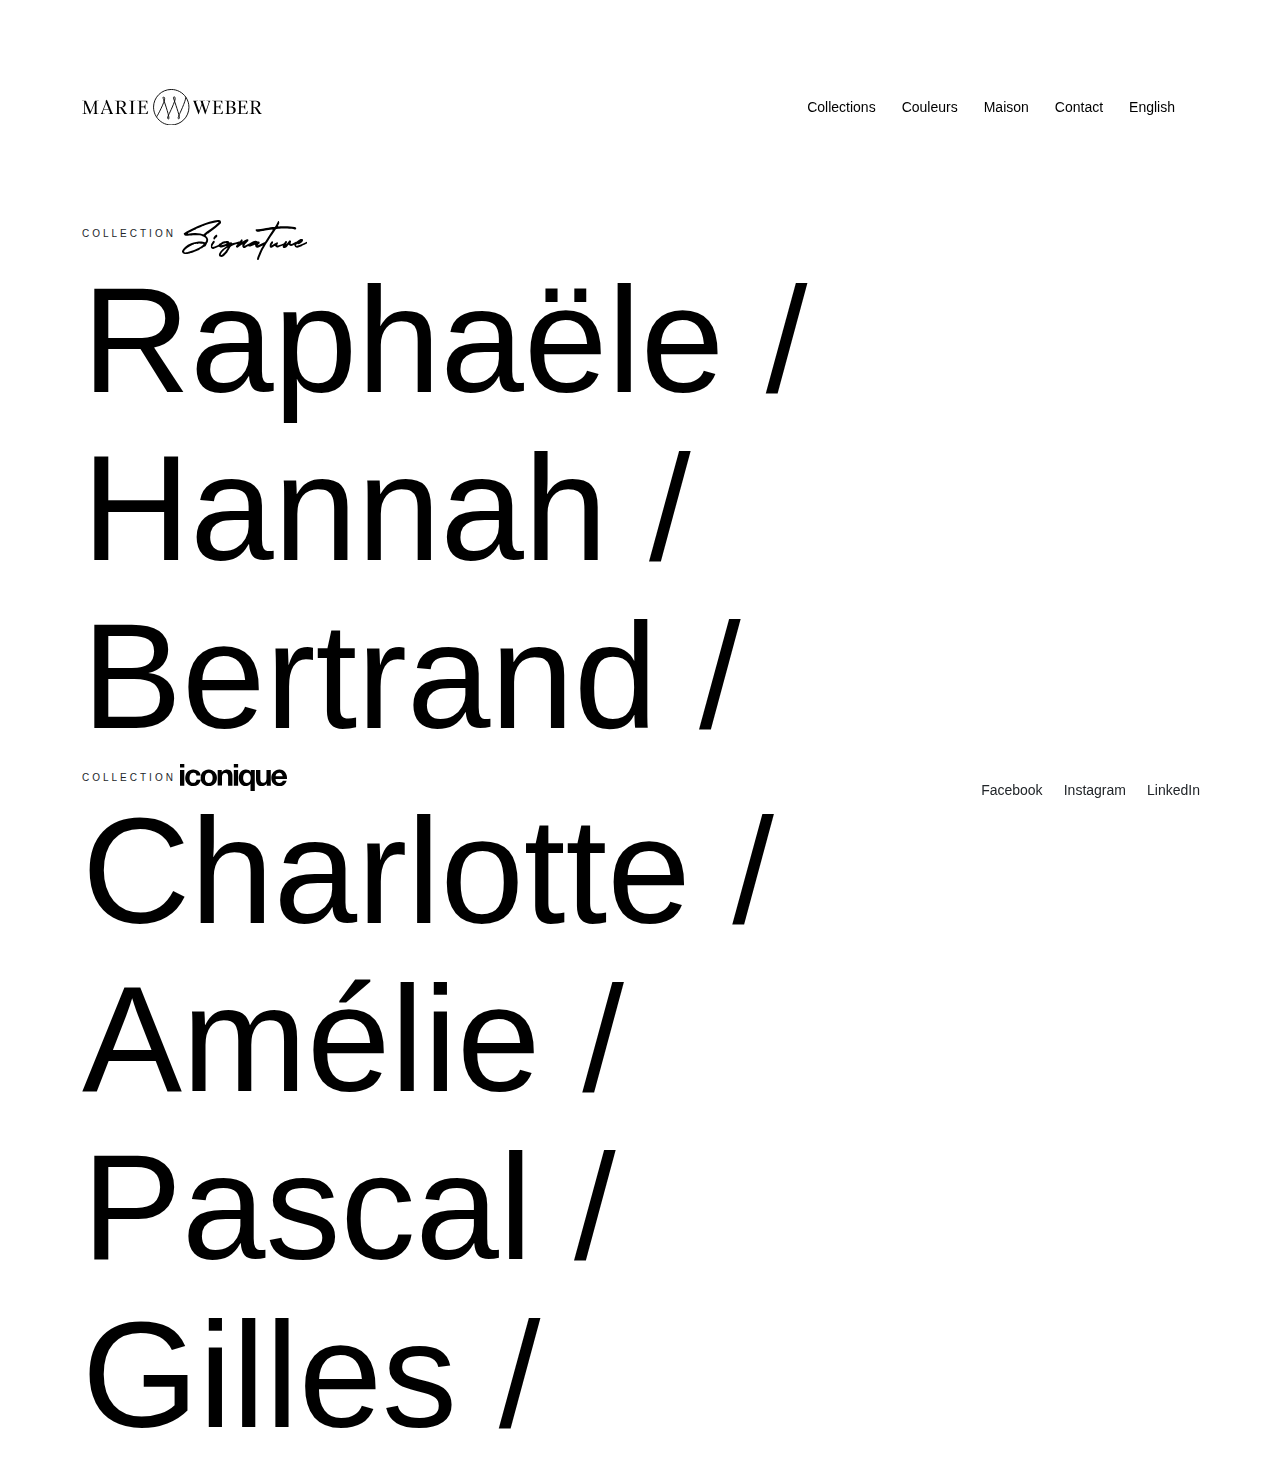
==== index.html @ 48c7ad90 "add all files" ====
<!DOCTYPE html>
<html lang="en">

<head>
    <meta charset="UTF-8">
    <meta name="viewport" content="width=device-width, initial-scale=1.0">
    <title>Marie | Home </title>
    <!-- bootstrap  -->
    <link rel="stylesheet" href="./assets/css/bootstrap.min.css">
    <!-- font cdn -->
    <link href="https://db.onlinewebfonts.com/c/4d4f45d65a23eec6fb297a1bcf0c046f?family=SchnyderXLLight"
        rel="stylesheet">
    <!-- custom css -->
    <link rel="stylesheet" href="./assets/css/stylesheet.css">
</head>

<body>
    <!--Header open--->
    <header class="header" id="navbar-fixed-top header">
        <div class="container">
            <nav class="destop-nav-bar">
                <div class="d-flex justify-content-between align-items-center">
                    <div class="logo">
                        <div class="logo" style="opacity: 1; transform: matrix(1, 0, 0, 1, 0, 0);">
                            <a href="https://www.marieweber.fr">
                                <svg xmlns="http://www.w3.org/2000/svg" viewBox="0 0 565 115">
                                    <g fill="none" fill-rule="evenodd">
                                        <path id="path-logo" fill="#000"
                                            d="M40.698 36.508h12.16v1.125H47l-1.32 2.11V74.62l2.529 2.654.02.022h4.629v1.126H33.909v-1.127h3.55l2.591-2.654.02-.02V45.229h-.577L25.557 79.02h-1.071L9.953 45.23h-.574v28.176l.013.017 2.916 3.847.02.025h4.767v1.127H0v-1.127h4.658l2.519-3.9V40.42l-1.424-2.785H0v-1.127h12.524L26.996 69.46h.485l13.217-32.952zm28.07 26.254H83.5l-7.397-19.283-7.334 19.283zm25.687 11.863l.01.01 3.194 3.1v.687h-15.6v-1.127h3.995l1.96-2.747-3.827-9.941H68.08l-3.283 8.73 2.236 3.958h4.79v1.127h-12.97v-.708l3.292-4.231.006-.008.004-.01 12.926-32.562-1.285-3.504 3.96-3.283h.315L94.45 74.612l.005.013zm21.15-35.24V57.32h5.298c5.04 0 10.143-3.135 10.143-9.125 0-7.258-4.931-9.844-9.544-9.844-2.773 0-5.591.932-5.71.972l-.186.062zm2.548 37.91h5.467v1.126h-20.802v-1.126h4.629l2.547-2.739V40.31l-2.548-2.676h-4.628v-1.126h20.538c8.704 0 13.899 4.056 13.899 10.85 0 6.443-6.22 10.182-12.382 11.03l-.237.032v.536l3.618 1.655 9.713 14.661 4.073 2.501v.648h-9.324L122.69 62.522c-1.411-2.259-2.955-3.357-4.718-3.357h-2.367v15.391l2.547 2.74zm44.497 0h4.752v1.126H147.14v-1.126h4.69l2.486-2.68V40.314l-2.487-2.68h-4.69v-1.125h20.264v1.126h-4.751l-2.425 2.68v34.3l2.424 2.68zm44.338-9.09h.607l-1.985 10.216h-32.872v-1.127h4.69l2.487-2.678V40.312l-2.487-2.679h-4.69v-1.126h32.345v9.62h-.641l-4.307-7.776h-14.61v16.875h9.294l3.708-7.176h.635v16.198h-.635l-3.708-7.178h-9.293v19.507h15.063l6.399-8.372zm143.623-27.89l-.006-.007-2.247-3.087v-.713h15.72v1.126h-4.023l-2.84 2.71 10.174 27.98h.508L375.16 46.9l-3.197-9.267h-3.748v-1.126h18.111v1.126h-6.05l-1.15 2.165 9.37 27.868h.514l8.713-26.26-2.173-3.773h-5.088v-1.126h12.371v.724l-2.776 4.37-12.934 37.418h-.986l-9.628-28.23h-.51l-9.867 28.23h-.932l-14.585-38.697-.003-.008zm91.512 27.89h.607l-1.986 10.216h-32.87v-1.127h4.688l2.488-2.678V40.312l-2.488-2.679h-4.689v-1.126h32.345v9.62h-.64l-4.308-7.776h-14.609v16.875h9.292l3.708-7.176h.636v16.198h-.636l-3.708-7.178h-9.292v19.507h15.063l6.4-8.372zm18.149 7.121l.138.079c.924.535 2.612 1.172 5.399 1.172 6.583 0 9.783-3.278 9.783-10.022 0-5.789-3.948-9.245-10.56-9.245h-4.76v18.016zm0-35.913v16.054h4.76c7.79 0 9.425-4.996 9.425-9.187 0-5.113-3.05-7.929-8.587-7.929-2.55 0-4.654.59-5.446.987l-.152.075zm22.068 26.603c0 7.884-6.308 12.405-17.308 12.405h-17.548v-1.126h4.69l2.487-2.679V40.312l-2.487-2.678h-4.69v-1.126h19.162c9.343 0 14.08 3.147 14.08 9.354 0 6.673-5.304 8.573-9.292 9.422l-.218.044v.601l.258.015c10.343.61 10.866 8.498 10.866 10.072zm37.585 2.19h.607l-1.985 10.215h-32.871v-1.127h4.689l2.487-2.678V40.312l-2.487-2.679h-4.69v-1.126h32.345v9.62h-.641l-4.306-7.776h-14.61v16.875h9.293l3.708-7.176h.636v16.198h-.636l-3.708-7.178h-9.292v19.507h15.062l6.399-8.372zm17.716-28.82V57.32h5.298c5.04 0 10.142-3.135 10.142-9.125 0-7.258-4.93-9.844-9.544-9.844-2.773 0-5.59.932-5.71.972l-.186.062zm2.548 37.91h5.466v1.125h-20.802v-1.126h4.629l2.548-2.739V40.31l-.02-.019-2.51-2.636-.02-.02h-4.627v-1.127h20.538c8.704 0 13.9 4.056 13.9 10.85 0 6.443-6.22 10.182-12.382 11.03l-.238.032v.536l3.618 1.655 9.714 14.661 4.073 2.501v.648h-9.324l-10.025-15.899c-1.412-2.259-2.955-3.357-4.72-3.357h-2.366v15.391l2.548 2.74z">
                                        </path>
                                        <path stroke="#000" id="path-logo-stroke" stroke-width="2.9"
                                            d="M325.818 25.788c-1.035 13.464-20.093 53.442-20.093 53.442s-3.106 6.63-3.935 10.15c-.828 3.521 1.243 4.142 1.243 4.142s1.864 1.037 2.692-3.728c.83-4.764-15.328-51.163-17.606-58.206-2.279-7.043.621-7.043.621-7.043s2.486-1.657 3.521 5.386c1.036 7.043-18.228 46.814-20.092 50.542-1.865 3.73-5.179 10.98-2.486 13.05 2.693 2.072 3.108-1.864 3.108-1.864 0-11.393-17.607-60.899-17.607-60.899s-2.279-4.143.207-5.593c2.485-1.45 3.935 3.935 3.935 3.935 1.865 9.115-22.992 55.307-24.442 57.171-1.45 1.864-1.837.311-1.837.311-5.44-8.58-8.59-18.754-8.59-29.665 0-30.635 24.834-55.47 55.469-55.47 19.147 0 36.028 9.701 45.997 24.456l1.046 1.59c5.41 8.592 8.538 18.765 8.538 29.668 0 30.8-24.966 55.767-55.765 55.767-19.576 0-36.357-10.363-46.307-25.62">
                                        </path>
                                    </g>
                                </svg>
                            </a>
                        </div>
                    </div>
                    <div class="link">
                        <div class="d-flex justify-content-end">
                            <a href="./index.html" class="header_links active btn1 bfromLeft">Collections</a>
                            <a href="./assets/pages/couleurs.html" class="header_links btn1 bfromLeft">Couleurs</a>
                            <a href="./assets/pages/maison.html" class="header_links btn1 bfromLeft">Maison</a>
                            <a href="./assets/pages/contact.html" class="header_links btn1 bfromLeft">Contact</a>
                            <a href="" class="header_links btn1 bfromLeft">English</a>
                        </div>
                    </div>
                </div>
            </nav>
        </div>
    </header>
    <!--Header Closed  -->
    <section class="main-section">
        <div class="container">
            <div class="d-flex">
                <div class="title-collection title-1">
                    <span class="legend">Collection</span>
                </div>
                <div class="title-collection title-1">
                    <svg xmlns="http://www.w3.org/2000/svg" viewBox="0 0 127.94 40.8">
                        <defs>
                            <style>
                                .cls-1 {
                                    fill: #fff
                                }

                                .cls-1,
                                .cls-3 {
                                    fill-rule: evenodd
                                }
                            </style>
                            <mask id="mask" x="29.07" y="1.07" width="87.81" height="39.73" maskUnits="userSpaceOnUse">
                                <g id="b">
                                    <path id="a" class="cls-1" d="M29.07 1.07h87.81V40.8H29.07z"></path>
                                </g>
                            </mask>
                            <mask id="mask-2" x="0" y="0" width="39.94" height="34.89" maskUnits="userSpaceOnUse">
                                <g id="d">
                                    <path id="c" class="cls-1" d="M0 0h39.94v34.89H0z"></path>
                                </g>
                            </mask>
                            <mask id="mask-3" x="89.05" y="19.12" width="38.89" height="9.71"
                                maskUnits="userSpaceOnUse">
                                <g id="f">
                                    <path id="e" class="cls-1" d="M89.05 19.12h38.89v9.71H89.05z"></path>
                                </g>
                            </mask>
                        </defs>
                        <g id="Calque_2" data-name="Calque 2">
                            <g id="Calque_1-2" data-name="Calque 1">
                                <g mask="url(#mask)">
                                    <path class="cls-3"
                                        d="M40.23 25.67h.08c1.25-.28 2.49-.55 3.73-.87a3 3 0 0 0 1-.51 1.19 1.19 0 0 0 .36-.6c.06-.2 0-.37-.31-.27a11.53 11.53 0 0 1-2.18.64 5.44 5.44 0 0 0-2 .84 5.21 5.21 0 0 0-.69.57.3.3 0 0 0-.09.13l.1.07m-.16 10a2.38 2.38 0 0 0 1.35-.67 22.28 22.28 0 0 0 4.72-5.69 6.72 6.72 0 0 0 .32-.66.54.54 0 0 0 0-.22h-.22L43.49 30a.9.9 0 0 0-.18.16c-.71.78-1.38 1.6-2.16 2.31a7 7 0 0 0-1.56 2.64c-.17.39 0 .58.48.57M99.6 6.45c1.74 0 3.48-.12 5.22-.1s3.7.06 5.54.21c1.52.12 3 .39 4.52.66a6.3 6.3 0 0 1 1.5.63.85.85 0 0 1 .5.87.89.89 0 0 1-.69.83 3.46 3.46 0 0 1-1.2.06c-1-.17-2.09-.38-3.12-.62a7.33 7.33 0 0 0-2.24-.17 17.28 17.28 0 0 1-2.27-.13h-4.26c-1.18 0-2.6.17-3.9.26-.84.06-1.68.17-2.52.19a1.39 1.39 0 0 0-1.33.79 16.84 16.84 0 0 1-1.67 2.51c-1.06 1.45-2 3-3 4.5s-1.86 3.22-3 4.7-2 3.32-3.11 4.9c-.4.57-.63 1.28-1 1.85a31.06 31.06 0 0 0-2 3.81c-.59 1.1-1 2.29-1.5 3.45-.09.2-.14.41-.24.61A21.79 21.79 0 0 0 78.45 40a1.14 1.14 0 0 1-.39.59.9.9 0 0 1-1.07.06.91.91 0 0 1-.42-1 13.84 13.84 0 0 1 .54-2.13Q78 35.14 79 32.81a38.64 38.64 0 0 1 3.32-6.38 2.54 2.54 0 0 0 .16-.28.21.21 0 0 0 0-.14h-.15c-.2.09-.4.17-.59.27l-2.63 1.34a4.9 4.9 0 0 1-2.44.56 1.9 1.9 0 0 1-2-2c0-1 0-1-1-.61l-3.27 1.22a3.56 3.56 0 0 1-2.55 0 1 1 0 0 0-.68.1c-.72.37-1.43.78-2.15 1.18a6.77 6.77 0 0 1-.66.33 1.79 1.79 0 0 1-2-.22 2.06 2.06 0 0 1-.8-2.17v-.24c.08-.28.3-.62 0-.82-.11-.08-.48.15-.7.29-1 .64-2 1.3-2.92 2-.4.27-.8.56-1.18.87a.76.76 0 0 1-1 .06 1.28 1.28 0 0 1-.23-2.17c.36-.41.71-.83 1-1.25a.33.33 0 0 0 0-.22h-.14c-.77.18-1.54.35-2.29.58s-1.59.56-2.4.81a3.8 3.8 0 0 0-2.52 2c-.64 1.32-1.47 2.55-2.21 3.82l-.42.7a2.85 2.85 0 0 1-.38.63 27.68 27.68 0 0 1-3.86 3.87 3.5 3.5 0 0 1-2.93.64 2.23 2.23 0 0 1-1.64-2.69 1.24 1.24 0 0 1 0-.16 10.13 10.13 0 0 1 1.81-3.09 15.92 15.92 0 0 1 3.81-3.42l1.81-1.27a1.18 1.18 0 0 0 .19-.25c-.12 0-.25-.11-.36-.08q-.59.13-1.17.33c-1.12.35-2.22.73-3.34 1.07a2.28 2.28 0 0 1-2.2-.57.83.83 0 0 0-1-.1c-1.58.67-3.22 1.2-4.75 2-1.76.88-4-1.13-3.45-3.1a7.44 7.44 0 0 1 .33-1 16.56 16.56 0 0 1 2.17-3.55c.43-.55.8-.7 1.16-.51a1.26 1.26 0 0 1 .55 1.49 3.3 3.3 0 0 1-.43.78c-.33.47-.73.9-1 1.39a15.65 15.65 0 0 0-1 2c-.17.44.05.71.52.63a10.16 10.16 0 0 0 2.06-.5c1.22-.48 2.4-1 3.58-1.6a1.43 1.43 0 0 0 .51-.5c.4-.52.76-1.06 1.5-1.14a1.23 1.23 0 0 0 .57-.31 10.05 10.05 0 0 1 3.71-1.64 10.39 10.39 0 0 1 2-.38 6.48 6.48 0 0 1 1.46 0 1.69 1.69 0 0 1 1.3 1c.36.68.51.74 1.21.47l.3-.13c.6-.28.87-.2 1.22.34.48.77.47.74 1.36.48 1.7-.49 3.41-1 5.11-1.43a2.24 2.24 0 0 1 .72-.1 1.29 1.29 0 0 0 1.24-.63l1.15-1.38c.4-.46.78-.45 1.14 0a1.51 1.51 0 0 1 .29 1.39c0 .18-.12.36-.18.54a.75.75 0 0 0 0 .15.71.71 0 0 0 .21 0c.05 0 .09-.06.13-.1a16.06 16.06 0 0 1 4.29-2.32 1.51 1.51 0 0 1 .56-.11.77.77 0 0 1 .89.75 1.75 1.75 0 0 1-.61 1.69c-.4.37-.84.69-1.23 1.07a8.87 8.87 0 0 0-2.3 3 .87.87 0 0 0 0 .23.71.71 0 0 0 .21 0c.89-.42 1.8-.8 2.66-1.25 1.47-.78 2.91-1.61 4.36-2.41a11.24 11.24 0 0 1 4-1.48 2 2 0 0 1 1.93.59.68.68 0 0 0 .73.21 1.71 1.71 0 0 1 .87 0 1.29 1.29 0 0 1 .44 2.24c-.45.43-.93.84-1.38 1.27a1.28 1.28 0 0 0-.18.41 1.54 1.54 0 0 0 .37-.09c1.77-.84 3.55-1.68 5.31-2.53.44-.21.85-.49 1.3-.69a2.34 2.34 0 0 0 1-.92q3-4.66 6-9.31c.4-.62.8-1.23 1.18-1.87a2.55 2.55 0 0 0 .14-.59 2 2 0 0 0-.62-.12c-1.21.16-2.41.37-3.62.54s-2.31.28-3.46.45c-.67.1-1.34.26-2 .39a2.78 2.78 0 0 1-.57.07 5 5 0 0 0-2 .37 5.38 5.38 0 0 1-1.6.28 19.83 19.83 0 0 1-2 0 1.51 1.51 0 0 1-1.42-1.06.86.86 0 0 1 .72-1.26A5.37 5.37 0 0 1 77 9.34a27.43 27.43 0 0 0 6.38-.71c1.56-.35 3.15-.55 4.73-.8 1.42-.23 2.85-.42 4.28-.62a4.36 4.36 0 0 1 .81 0A2.34 2.34 0 0 0 95.42 6a29.59 29.59 0 0 0 2.17-4 3.19 3.19 0 0 1 .3-.58c.3-.46.78-.49 1 0a2.55 2.55 0 0 1 .32 1.08 4.21 4.21 0 0 1-.73 2.31c-.14.26-.31.51-.44.78-.26.6-.09.89.54.92h1">
                                    </path>
                                </g>
                                <g mask="url(#mask-2)">
                                    <path class="cls-3"
                                        d="M3.93 33.06V33h.74a12.32 12.32 0 0 0 1.21-.24 50.14 50.14 0 0 0 11.42-4.49 20.15 20.15 0 0 0 4.07-2.89c.25-.23.73-.46.56-.81s-.6-.33-.93-.38c-1.06-.14-2.12-.25-3.19-.33a1.31 1.31 0 0 0-.7.15 2.66 2.66 0 0 1-2.08.27c-.92-.27-1.69.39-2.57.25-.1 0-.25.11-.34.21a1.53 1.53 0 0 1-1.13.59 1.08 1.08 0 0 0-.46.17c-.69.33-1.39.64-2 1-1.1.62-2.2 1.24-3.24 2-.67.46-1.19 1.13-1.83 1.63a3.62 3.62 0 0 0-1.27 2c-.1.37 0 .61.34.7s.91.17 1.4.23zm32.79-31h-.33c-1.56.29-3.14.54-4.69.89s-2.87.74-4.29 1.12c-.58.17-1.16.34-1.73.54-1.12.37-2.23.76-3.34 1.15a5.63 5.63 0 0 0-1 .41 32.49 32.49 0 0 1-5.2 2.27 3.89 3.89 0 0 0-1.88 1 1.18 1.18 0 0 1-.51.26A43.93 43.93 0 0 0 9 11.86a14.76 14.76 0 0 0-2 1 6.64 6.64 0 0 0-1 .87s0 .19.07.2a.69.69 0 0 0 .32 0c2.1-.21 4.2-.45 6.3-.63a13.94 13.94 0 0 1 3.29.14 20 20 0 0 1 5.29 1.12c.1 0 .21 0 .32.08a.54.54 0 0 0 .7-.25 3.42 3.42 0 0 1 .65-.72 61.8 61.8 0 0 1 2.41-1.86c2.75-2 5.52-4 8.28-6.06a27.4 27.4 0 0 0 3.58-3.13 3.88 3.88 0 0 0 .23-.33 2.73 2.73 0 0 0-.41-.22.91.91 0 0 0-.31.03zm0-2h.74A2.25 2.25 0 0 1 39.85 2a1.5 1.5 0 0 1-.46 1.64c-.53.51-1.07 1-1.63 1.5-1.17 1-2.31 2.1-3.55 3.05-2 1.54-4.06 3-6.1 4.48-.31.22-.58.49-.88.73a2.4 2.4 0 0 1-.69.43c-.95.26-1.43 1.07-2.07 1.69a.53.53 0 0 0 0 .75 4.59 4.59 0 0 0 .55.61 7 7 0 0 1 1.68 3 .19.19 0 0 1 0 .08 8.64 8.64 0 0 1-.52 2.84 20.76 20.76 0 0 0-1.46 2.71 3.11 3.11 0 0 1-2 1.87 4.43 4.43 0 0 0-1.94 1.19 1.29 1.29 0 0 1-.55.35 8.09 8.09 0 0 0-2.57 1.42 3 3 0 0 1-1.32.63.63.63 0 0 0-.23.08c-1.23.69-2.65.88-3.91 1.51a5.17 5.17 0 0 0-.62.38 3.73 3.73 0 0 1-2.27.8 1.5 1.5 0 0 0-1.1.26.89.89 0 0 1-.6.18 2.74 2.74 0 0 0-1.26.32 4 4 0 0 1-2.56.36c-.58-.14-1.19-.21-1.77-.35A2.62 2.62 0 0 1 .21 33a1.78 1.78 0 0 1-.08-1.51 8.89 8.89 0 0 1 2.69-3.75 2.52 2.52 0 0 0 .25-.21 16.27 16.27 0 0 1 6.24-3.69 46.2 46.2 0 0 1 5-1.39c.88-.21 1.77-.37 2.66-.55a7.43 7.43 0 0 1 2.78.11c1.11.18 2.21.45 3.3.72a.78.78 0 0 0 .93-.3c1.34-1.87 1-3.68-.91-4.89a11.18 11.18 0 0 0-1.5-.66 2.11 2.11 0 0 1-.53-.22 6.39 6.39 0 0 0-3.19-1 21.66 21.66 0 0 0-2.79-.18c-.6 0-1.2.09-1.8.11s-1.43 0-2.14 0c-.9.06-1.79.19-2.69.28s-1.53.15-2.3.16A16.93 16.93 0 0 1 4 16a2.46 2.46 0 0 1-1.92-1.3.93.93 0 0 1 .31-1.42 24.68 24.68 0 0 1 2.29-1.46c1.66-.9 3.37-1.72 5-2.62a110.2 110.2 0 0 1 13-5.52A65.2 65.2 0 0 1 33.06.54c1.2-.25 2.43-.36 3.65-.54v.1z">
                                    </path>
                                </g>
                                <g mask="url(#mask-3)">
                                    <path class="cls-3"
                                        d="M102.82 26.78c0-.74 0-.75-.72-.51-.43.15-.85.34-1.28.5s-1 .31-1.44.49a5.7 5.7 0 0 0-.86.42 2.4 2.4 0 0 1-3.07-.6c-.07-.11-.12-.23-.2-.34a.58.58 0 0 0-.84-.19l-.13.09A10.74 10.74 0 0 1 91.92 28a1.89 1.89 0 0 1-2.86-1.55 2.7 2.7 0 0 1 .43-1.79c.54-.81 1.09-1.62 1.66-2.41.23-.32.51-.67 1-.6s.59.55.72.94a1.11 1.11 0 0 1-.24 1c-.35.49-.7 1-1 1.48a2.27 2.27 0 0 0-.27.48 1.39 1.39 0 0 0 0 .35 1.06 1.06 0 0 0 .37-.08c1.1-.65 2.2-1.32 3.3-2 .5-.3 1-.66 1.49-.94a.8.8 0 0 1 1.28.63 1.51 1.51 0 0 1-.28 1.19 3.7 3.7 0 0 0-.38.59c-.18.36 0 .65.4.62a4.49 4.49 0 0 0 .95-.21c1.73-.58 3.47-1.17 5.19-1.78a1.25 1.25 0 0 0 .57-.5c.29-.4.51-.85.78-1.27.36-.57.8-.8 1.24-.69a1.09 1.09 0 0 1 .76 1.31 5.83 5.83 0 0 1-.52 1.28c-.08.19-.14.38-.21.56a1.73 1.73 0 0 0 .56-.33c.84-1 1.73-2.07 2.47-3.18.56-.85 1-.65 1.56-.05a1.32 1.32 0 0 1 .26 1.45 5.87 5.87 0 0 0-.33 1.36c0 .51.19.69.69.53a15.8 15.8 0 0 0 1.87-.74c1-.43 1.89-.88 2.83-1.35a7 7 0 0 0 1.25-.71 24.79 24.79 0 0 1 3.54-2.24 1.68 1.68 0 0 1 1.69 0 1.23 1.23 0 0 1 .63 1.71 5.8 5.8 0 0 1-1.71 2.14c-.49.36-.93.8-1.44 1.13a3.79 3.79 0 0 1-1.2.41 1.23 1.23 0 0 1-1.13-.3.44.44 0 0 0-.7 0 8.17 8.17 0 0 0-.77 1.26c-.14.3 0 .49.4.53a1.72 1.72 0 0 0 .64 0 31.31 31.31 0 0 0 3.07-1c2.14-.89 4.23-1.86 6.35-2.79l.22-.08c.77-.27.71-.25.83.51.07.4 0 .53-.36.72s-.73.62-1.15.84c-1 .48-2 .89-2.92 1.34a4 4 0 0 0-.83.48 6.35 6.35 0 0 1-2.23 1.09 6 6 0 0 0-1.12.45 4 4 0 0 1-2 .39 3.14 3.14 0 0 1-2.74-2.41c0-.48-.07-.49-.51-.3-.64.27-1.25.6-1.91.84a2.55 2.55 0 0 1-2.68-.56c-.09-.07-.15-.16-.23-.23-.35-.29-.42-.3-.71 0s-.66.76-1 1.16a9.27 9.27 0 0 1-2 1.71 1.69 1.69 0 0 1-1.9.09 1.45 1.45 0 0 1-.83-1.49v-.31">
                                    </path>
                                </g>
                                <path class="cls-3"
                                    d="M36 16.43a1.54 1.54 0 0 1-.62 1.22 8 8 0 0 0-1.93 1.93c-.2.27-.48.51-.77.31a1.67 1.67 0 0 1-.6-.8 1.52 1.52 0 0 1 .15-1.31 11.86 11.86 0 0 1 1-1.38 8.42 8.42 0 0 1 1.27-1.12c.31-.23.66-.47 1.05-.18s.41.69.41 1.33">
                                </path>
                            </g>
                        </g>
                    </svg>
                </div>
            </div>
            <div class="row">
                <div class="list-name">
                    <div class="col-lg-12">
                        <div class="first-text">
                            <h1>Raphaële /</h1>
                        </div>
                        <div class="first-text">
                            <h1>Hannah /</h1>
                        </div>
                        <div class="first-text">
                            <h1>Bertrand /</h1>
                        </div>
                    </div>
                </div>
            </div>
        </div>
        <div class="container">
            <div class="d-flex">
                <div class="title-collection title-2">
                    <span class="legend">Collection</span>
                </div>
                <div class="title-collection title-2">
                    <svg xmlns="http://www.w3.org/2000/svg" viewBox="0 0 105.55 26.85">
                        <g data-name="Calque 2">
                            <path
                                d="M4.26 3.51H0V0h4.26zM0 5.91h4.26v15.51H0zm16.18 5.46A2.86 2.86 0 0 0 13 8.7a3 3 0 0 0-1.71.47 3.82 3.82 0 0 0-1.13 1.2A5.18 5.18 0 0 0 9.58 12a8.4 8.4 0 0 0 0 3.46 5.33 5.33 0 0 0 .59 1.54 3.24 3.24 0 0 0 1.09 1.15 3 3 0 0 0 1.68.45 3.13 3.13 0 0 0 2.36-.85 4.06 4.06 0 0 0 1-2.3h4.11A7 7 0 0 1 18 20.19a7.75 7.75 0 0 1-5 1.62 8.46 8.46 0 0 1-3.19-.58 7.16 7.16 0 0 1-2.51-1.64 7.55 7.55 0 0 1-1.59-2.5 8.71 8.71 0 0 1-.57-3.2 10.3 10.3 0 0 1 .53-3.34 7.52 7.52 0 0 1 1.54-2.67A7.06 7.06 0 0 1 9.7 6.12a8.46 8.46 0 0 1 3.36-.63 9.76 9.76 0 0 1 2.66.36A7.1 7.1 0 0 1 18 7a5.68 5.68 0 0 1 2.35 4.42zm8.44 2.31a9.13 9.13 0 0 0 .18 1.82 4.63 4.63 0 0 0 .62 1.59 3.25 3.25 0 0 0 1.15 1.12 3.53 3.53 0 0 0 1.8.42 3.66 3.66 0 0 0 1.82-.42 3.22 3.22 0 0 0 1.17-1.12A5.06 5.06 0 0 0 32 15.5a9.34 9.34 0 0 0 0-3.65 4.66 4.66 0 0 0-.61-1.59 3.4 3.4 0 0 0-1.17-1.12 3.55 3.55 0 0 0-1.82-.44 3.43 3.43 0 0 0-1.8.44 3.34 3.34 0 0 0-1.15 1.12 4.67 4.67 0 0 0-.62 1.59 9.31 9.31 0 0 0-.21 1.83zm-4.26 0a9.49 9.49 0 0 1 .57-3.37 7.26 7.26 0 0 1 1.62-2.58 7 7 0 0 1 2.52-1.65 8.86 8.86 0 0 1 3.3-.59 9 9 0 0 1 3.32.59 7.07 7.07 0 0 1 4.15 4.23 9.49 9.49 0 0 1 .57 3.37 9.4 9.4 0 0 1-.57 3.32 7.31 7.31 0 0 1-1.62 2.57 7.15 7.15 0 0 1-2.53 1.63 9.21 9.21 0 0 1-3.32.57 9.07 9.07 0 0 1-3.3-.57 7.16 7.16 0 0 1-2.52-1.63A7.31 7.31 0 0 1 20.93 17a9.4 9.4 0 0 1-.57-3.32zm16.81-7.77h4v2.16h.09a4.88 4.88 0 0 1 2.1-2A6.08 6.08 0 0 1 46 5.45a7.25 7.25 0 0 1 2.86.55 4.21 4.21 0 0 1 1.72 1.29 5 5 0 0 1 .89 2 12.47 12.47 0 0 1 .25 2.62v9.54h-4.26v-8.79a5.42 5.42 0 0 0-.6-2.86 2.3 2.3 0 0 0-2.13-1 3 3 0 0 0-2.52 1 5.71 5.71 0 0 0-.78 3.4v8.13h-4.26zm20.17-2.4h-4.26V0h4.26zm-4.26 2.4h4.26v15.51h-4.26zm9.22 7.77a9.13 9.13 0 0 0 .18 1.82 4.84 4.84 0 0 0 .62 1.59 3.3 3.3 0 0 0 1.14 1.12 3.36 3.36 0 0 0 1.75.42 3.5 3.5 0 0 0 1.76-.4 3.37 3.37 0 0 0 1.14-1.08 4.82 4.82 0 0 0 .63-1.56 8.6 8.6 0 0 0 .19-1.85 8.47 8.47 0 0 0-.19-1.8 5.51 5.51 0 0 0-.62-1.62 3.39 3.39 0 0 0-1.12-1.17 3.1 3.1 0 0 0-1.7-.45 3.46 3.46 0 0 0-1.77.42 3.42 3.42 0 0 0-1.17 1.13 4.87 4.87 0 0 0-.64 1.59 8.11 8.11 0 0 0-.2 1.84zm11.52 13.17h-4.26v-7.38h-.06a4.2 4.2 0 0 1-2.1 1.8 7.45 7.45 0 0 1-2.79.54 6.52 6.52 0 0 1-2.23-.41 5.7 5.7 0 0 1-2.12-1.35 7.31 7.31 0 0 1-1.59-2.49 10 10 0 0 1-.67-3.79 11.41 11.41 0 0 1 .42-3.09A7.93 7.93 0 0 1 59.75 8a6.58 6.58 0 0 1 2.18-1.84A6.47 6.47 0 0 1 65 5.49a6.75 6.75 0 0 1 2.72.51 4.14 4.14 0 0 1 2 1.85h.06v-2h4v21zm15.76-5.43h-4v-2.16h-.09a4.79 4.79 0 0 1-2.1 1.95 6.2 6.2 0 0 1-2.64.6 7.42 7.42 0 0 1-2.8-.45 4.06 4.06 0 0 1-1.73-1.27 5 5 0 0 1-.88-2 12.29 12.29 0 0 1-.34-2.64V5.91h4.26v8.76a5.39 5.39 0 0 0 .6 2.86 2.33 2.33 0 0 0 2.13.95 2.93 2.93 0 0 0 2.52-1 5.74 5.74 0 0 0 .78-3.4V5.91h4.26zM101.26 12a4.84 4.84 0 0 0-1.07-2.46 3 3 0 0 0-2.32-.84 3.63 3.63 0 0 0-1.7.35 3.1 3.1 0 0 0-1.08.85 3.13 3.13 0 0 0-.57 1.1 4.85 4.85 0 0 0-.19 1zm-6.93 2.7a4.31 4.31 0 0 0 1 3 4.35 4.35 0 0 0 5 .28 2.67 2.67 0 0 0 1.14-1.36h3.75a7.12 7.12 0 0 1-2.76 4 8.12 8.12 0 0 1-4.5 1.2 9.06 9.06 0 0 1-3.3-.58 7 7 0 0 1-2.49-1.67A7.48 7.48 0 0 1 90.63 17a9.44 9.44 0 0 1-.56-3.3 9 9 0 0 1 .57-3.24 7.45 7.45 0 0 1 4.13-4.32A8 8 0 0 1 98 5.49a7.37 7.37 0 0 1 3.45.76 7.07 7.07 0 0 1 2.42 2.06 8.44 8.44 0 0 1 1.36 2.94 11 11 0 0 1 .3 3.45z"
                                data-name="Calque 1"></path>
                        </g>
                    </svg>
                </div>
            </div>
            <div class="row">
                <div class="list-name">
                    <div class="col-lg-12">
                        <div class="first-text">
                            <h1>Charlotte /</h1>
                        </div>
                        <div class="first-text">
                            <h1>Amélie /</h1>
                        </div>
                        <div class="first-text">
                            <h1>Pascal /</h1>
                        </div>
                        <div class="first-text">
                            <h1>Gilles /</h1>
                        </div>
                    </div>
                </div>
            </div>
        </div>
    </section>
    <!-- footer -->
    <footer id="footer">
        <ul>
            <li style="opacity: 1; transform: matrix(1, 0, 0, 1, 0, 0);"><a
                    href="https://www.facebook.com/marieweber.shoes/" class="text-dark" target="_blank">Facebook</a></li>
            <li style="opacity: 1; transform: matrix(1, 0, 0, 1, 0, 0);"><a
                    href="https://www.instagram.com/marieweber.shoes/" class="text-dark" target="_blank">Instagram</a></li>
            <li style="opacity: 1; transform: matrix(1, 0, 0, 1, 0, 0);"><a
                    href="https://fr.linkedin.com/company/marieweber" class="text-dark" target="_blank">LinkedIn</a></li>
        </ul>
    </footer>
    <!--  -->










    <!-- jquery -->
    <script src="./assets/js/jquery.min.js"></script>
    <!-- bootstrap -->
    <script src="./assets/js/bootstrap.bundle.min.js"></script>
    <!-- custom js -->
    <script src="./assets/js/custom.js"></script>
    
</body>

</html>
---- assets/css/stylesheet.css ----
* {
    margin: 0;
    padding: 0;
    box-sizing: border-box;
    list-style: none;
}

@font-face {
    font-family: 'SchnyderMLight';
    src: url("../font/SchnyderMLight/");
}
#main-content {
    position: relative;
}

#title {
    width: 28%;
    left: 20px;
    position: absolute;
    top: 0px;
}

#title img {
    width: 70%;
}

#btn {
    position: fixed;
    z-index: 5;
    top: 15px;
    right: 15px;
    cursor: pointer;
    -webkit-transition: left 500ms cubic-bezier(0.6, 0.05, 0.28, 0.91);
    transition: left 500ms cubic-bezier(0.6, 0.05, 0.28, 0.91);
}

#btn div {
    width: 35px;
    height: 2px;
    margin-bottom: 8px;
    background-color: #000;
    -webkit-transition: -webkit-transform 500ms cubic-bezier(0.6, 0.05, 0.28, 0.91), opacity 500ms, box-shadow 250ms, background-color 500ms;
    transition: transform 500ms cubic-bezier(0.6, 0.05, 0.28, 0.91), opacity 500ms, box-shadow 250ms, background-color 500ms;
}

#btn:hover>div {
    box-shadow: 0 0 1px #000708;
}

#btn.active {
    right: 12px;
    border-bottom: 1px solid transparent;
}

#btn.active div {
    background-color: #343838;
}

#btn.active:hover>div {
    box-shadow: 0 0 1px #343838;
}

#btn.active #top {
    -webkit-transform: translateY(10px) rotate(-135deg);
    -ms-transform: translateY(10px) rotate(-135deg);
    transform: translateY(10px) rotate(-135deg);
}

#btn.active #middle {
    -webkit-transform: scale(0);
    -ms-transform: scale(0);
    transform: scale(0);
}

#btn.active #bottom {
    -webkit-transform: translateY(-10px) rotate(-45deg);
    -ms-transform: translateY(-10px) rotate(-45deg);
    transform: translateY(-10px) rotate(-45deg);
}

#box {
    position: fixed;
    z-index: 4;
    overflow: auto;
    top: 0px;
    right: -275px;
    background-color: #fff;
    width: 275px;
    opacity: 0;
    padding: 20px 0px;
    height: 100%;
    color: #343838;
    -webkit-transition: all 350ms cubic-bezier(0.6, 0.05, 0.28, 0.91);
    transition: all 350ms cubic-bezier(0.6, 0.05, 0.28, 0.91);
}

#box.active {
    right: 0px;
    opacity: 1;
    border-bottom: #FFF;
}

#items {
    position: relative;
}

#items a {
    text-decoration: none;
    color: #000;
    font-weight: bold;
    font-family: 'Gilroy-Light';
}

#items .item {
    position: relative;
    cursor: pointer;
    font-size: 1.3rem;
    padding: 15px 30px;
    -webkit-transition: all 250ms;
    transition: all 250ms;
}

.imglogo img {
    width: 100%;
    height: 100%;
    object-fit: cover;
}

#items .item:hover {
    padding: 15px 45px;
    background-color: rgba(52, 56, 56, 0.2);
}

.header-icons {
    width: 60%;
}

/* header destop */
.header {
    width: 100%;
    z-index: 6;
    transition: 0.5s all ease-in-out;
    position: fixed;
    top: 0;
    height: 100px;
    padding-top: 80px;
}

#White_links .header_links {
    color: #FFF;

}

.logo {
    width: 45%;
}

/* .active,
.header_links:hover {
     border-bottom: 1px solid #000;  
     color: #000; 
    
} */

.image-change .active,
.weds-img-div {
    border-bottom: 2px solid #FFF;
}

.logo img {
    width: 50%;
    height: 100%;
    margin-left: auto;
    margin-right: auto;
    display: flex;
}

.link {
    width: 80%;
    padding: 10px;
    display: flex;
    align-items: center;
    justify-content: end;
    font-family: 'Gilroy-Light';
}

.link a {
    text-decoration: none;
    margin: 0 3px;
    color: #000;
    align-items: center;
    padding-left: 10px;
    padding-right: 10px;
    display: flex;
    align-items: center;
    font-size: 14px;
    line-height: 14px;
    letter-spacing: 0;
    font-family: Aktiv Grotesk, Arial, sans-serif;

}

.btn1 {
    margin: 10px;
    padding: 10px 10px;
    float: left;
    box-sizing: border-box;
    transition: 0.5s all ease-in;
    position: relative;
    cursor: pointer;
}

.btn1:before {
    position: absolute;
    bottom: 0;
    background: #000;
    height: 1px;
    display: block;
    content: "";
    width: 0;
    transition: 0.5s all ease-in;
}

.btn1:hover:before {
    width: 50%;
}

/* .active,.btn1:hover {
    width:50%;
    border-bottom: 0.5px solid #000;
  } */
.bfromLeft:before {
    bottom: 0;
    left: 10;
}

.bfromRight:before {
    bottom: 0;
    right: -10;
}

/* Main Section css Open*/
.main-section{
    padding-top: 220px;
}
.main-section .grid.list-collections {
    position: relative;
    z-index: 2;
}
.main-section .title-collection span {
    font-family: Aktiv Grotesk, Arial, sans-serif;
    -webkit-font-smoothing: antialiased;
    -moz-osx-font-smoothing: grayscale;
    font-size: 10px;
    line-height: 10px;
    letter-spacing: .3em;
    text-transform: uppercase;
}

.main-section .title-collection svg {
    height: 40px;
    margin-left: 6px;
}
.main-section .list-name .first-text h1{
    font-family: 'SchnyderXLLight',Arial,sans-serif;
    -webkit-font-smoothing: antialiased;
    -moz-osx-font-smoothing: grayscale;
    font-size: 150px;
    line-height: 160px;
    letter-spacing: 0;
    color: #000;
    transition: all 1s cubic-bezier(.23,1,.32,1);
}
.main-section .title-collection.title-2 svg {
    width: 107px;
    height: auto;
    margin-left: 4px;
}
/* Main Section css Closed*/
/* contact page css open */
.logo #path-logo {
    /* fill: #fff!important; */
}
.logo #path-logo-stroke {
    /* stroke: #fff!important; */
}
.btn2 {
    margin: 10px;
    padding: 10px 10px;
    float: left;
    box-sizing: border-box;
    transition: 0.5s all ease-in;
    position: relative;
    cursor: pointer;
}

.btn2:before {
    position: absolute;
    bottom: 0;
    background: #fff;
    height: 1px;
    display: block;
    content: "";
    width: 0;
    transition: 0.5s all ease-in;
}

.btn2:hover:before {
    width: 50%;
}

/* .active,.btn1:hover {
    width:50%;
    border-bottom: 0.5px solid #000;
  } */
.bfromLeft:before {
    bottom: 0;
    left: 10;
}
.main{
    width: 100%;
    position: relative;
}
.bfromRight:before {
    bottom: 0;
    right: -10;
}
.contact-main-section{
    padding-top: 220px;
    padding-bottom: 88px;
}
.image{
    position: absolute;
    z-index: 1;
    width: 100%;
}
.image-div{
    width: 100%;
    height: auto;
}
.image1{
    width: 100%;
}
.image img{
    width: 100%;
    height: 100%;
    object-fit: cover;
    opacity: 0.8;
}
.contact-main-section .text-center{
    position: relative;
    z-index: 2;
    padding-top: 18vw;
}
.contact-main-section .text-center span{
    font-family: Aktiv Grotesk,Arial,sans-serif;
    -webkit-font-smoothing: antialiased;
    -moz-osx-font-smoothing: grayscale;
    font-size: 10px;
    line-height: 10px;
    letter-spacing: .3em;
    text-transform: uppercase;
    color: #fff;
}
.colonel{
    -webkit-font-smoothing: antialiased;
    -moz-osx-font-smoothing: grayscale;
    letter-spacing: 0;
    color: #fff;
}
.colonel h1{
    margin-top: 25px;
    font-family: SchnyderWideXLLight,Arial,sans-serif;
    font-size: 94px;
    line-height: 110px;
}
.colonel  .mail {
    font-family: Aktiv Grotesk,Arial,sans-serif;
    font-size: 16px;
    line-height: 16px;
    margin-top: 30px;
}
.colonel .mail a{
    -webkit-font-smoothing: antialiased;
    -moz-osx-font-smoothing: grayscale;
    letter-spacing: 0;
    color: #fff;
}
.contact-form-contact{
    position: relative;
    z-index: 2;
    margin-top: 100px;
}
.contact-form-contact  .column-8 {
    margin-top: 40px;
    border-bottom: 1px solid #404040;
    padding-bottom: 8px;
    margin-left: 16.9303797468%;
    /* width: 70%; */
}
.contact-form-contact .column-4{
    margin-top: 40px;
    border-bottom: 1px solid #404040;
    padding-bottom: 8px;
    /* margin-left: 16.9303797468%; */
}
.contact-form-contact select {
    position: relative;
    background: transparent url('../images/common/arrow.png') no-repeat 100%;
    background-size: 11px 6px;
        color: #fff;
        width: 100%;
        font-family: Aktiv Grotesk,Arial,sans-serif;
        -webkit-font-smoothing: antialiased;
        -moz-osx-font-smoothing: grayscale;
        font-size: 16px;
        line-height: 36px;
        letter-spacing: 0;
        z-index: 2;
        border: none;
}
.contact-form-contact input{
    color: #fff;
    width: 100%;
    font-family: Aktiv Grotesk,Arial,sans-serif;
    -webkit-font-smoothing: antialiased;
    -moz-osx-font-smoothing: grayscale;
    font-size: 16px;
    line-height: 36px;
    letter-spacing: 0;
    z-index: 2;
    background-color: transparent;
    border-style: none;
}
.contact-form-contact textarea {
    color: #fff;
    width: 100%;
    font-family: Aktiv Grotesk,Arial,sans-serif;
    -webkit-font-smoothing: antialiased;
    -moz-osx-font-smoothing: grayscale;
    font-size: 16px;
    line-height: 36px;
    letter-spacing: 0;
    z-index: 2;
    background-color: transparent;
    border-style: none;
    resize: none;
    height: 150px;
}
.contact-form-contact .submit {
    margin-top: 50px;
    text-align: center;
}
.contact-form-contact .submit a {
    color: #fff;
    font-family: Aktiv Grotesk,Arial,sans-serif;
    -webkit-font-smoothing: antialiased;
    -moz-osx-font-smoothing: grayscale;
    font-size: 16px;
    line-height: 16px;
    letter-spacing: 0;
}
.contact-form-contact .credits a {
    font-family: Aktiv Grotesk,Arial,sans-serif;
    -webkit-font-smoothing: antialiased;
    -moz-osx-font-smoothing: grayscale;
    font-size: 14px;
    line-height: 14px;
    letter-spacing: 0;
    color: #fff;
    margin-top: 20px;
}
/* contact page css closed */
/* footer css open */
#footer {
    position: fixed;
    text-align: right;
    bottom: 80px;
    right: 80px;
    z-index: 200;
}
#footer ul li a {
    color: #fff;
}
#footer ul li:first-child {
    margin-left: 0;
}
#footer ul li {
    opacity: 0;
    transform: translateY(20px);
    display: inline-block;
    vertical-align: middle;
    margin-left: 16px;
}
#footer ul li a {
    position: relative;
    display: block;
    font-family: Aktiv Grotesk,Arial,sans-serif;
    -webkit-font-smoothing: antialiased;
    -moz-osx-font-smoothing: grayscale;
    font-size: 14px;
    line-height: 14px;
    letter-spacing: 0;
    padding-bottom: 6px;
    transition: color .8s cubic-bezier(.23,1,.32,1);
    text-decoration: none;
}
/* footer css closed */
/* couleurs css started */
.rose{
    padding-top: 220px;
    padding-bottom: 100px;
}
.color-list{
    position: fixed;
    top: 0;
    right: 0;
    bottom: 0;
    left: 0;
    width: 100%;
    height: 100%;
    z-index: 1;
}
.rose .color-list .row {
    position: absolute;
    top: 0;
    right: 0;
    bottom: 0;
    left: 0;
    width: 100%;
    height: 100%;
}
.rose .color-list .row .column-12 {
    position: absolute;
    top: 350px;
    left: 0;
    font-family: 'SchnyderMLight',Arial,sans-serif;
    -webkit-font-smoothing: antialiased;
    -moz-osx-font-smoothing: grayscale;
    font-size: 230px;
    line-height: 160px;
    letter-spacing: 0;
}
.text-title{
    position: relative;
    z-index: 2;
    text-align: center;
    font-family: 'SchnyderMLight',Arial,sans-serif;
    -webkit-font-smoothing: antialiased;
    -moz-osx-font-smoothing: grayscale;
    font-size: 30px;
    line-height: 40px;
    letter-spacing: 0;
    width: 100%;
}
.charlotte{
    margin-top: 100px;
}
.charlotte h1 , .Raphaële h1{
    font-family: 'SchnyderMLight',Arial,sans-serif;
    -webkit-font-smoothing: antialiased;
    -moz-osx-font-smoothing: grayscale;
    font-size: 70px;
    line-height: 70px;
    letter-spacing: 0;
}
.pictures{
    margin-top: 50px;
    width: 100%;
    position: relative;
}
.first-image-couleurs{
    margin-top: 200px;
    width: 33.33333333333333%;
}
.first-image-couleurs img {
    width: 100%;
    height: auto;
}
.second-image-couleures{
    margin-top: 0px;
    width: 33.33333333333333%;
}
.second-image-couleures img{
    width: 100%;
    height: auto;
}
.third-image-couleures{
    margin-top: 100px;
    width: 33.33333333333333%;
}
.third-image-couleures img{
    width: 100%;
    height: auto;
}
.Raphaëles{
    margin-top: 200px;
}
.pictures-2{
    position: relative;
    width: 100%;
}
.first-img-raps{
    margin-top: 100px;
    width: 33.33333333333333%;
}
.first-img-raps img{
    width: 100%;
    height: auto;
}
.second-img-raps{
    margin-top: 200px;
    width: 33.33333333333333%;
}
.second-img-raps img{
    width: 100%;
    height: auto;
}
.third-img-raps{
    margin-top: 0px;
    width: 33.33333333333333%;
}
.third-img-raps img{
    width: 100%;
    height: auto;
}
.Amélie{
    margin-top: 200px;   
}
.pictures-3{
    position: relative;
    width: 100%;
}
.first-img-ame{
    margin-top: 100px;
    width: 66%;
}
.first-img-ame img{
    width: 100%;
    height: auto;
}
.second-img-ame{
    margin-top:0px;
    width: 34%;
}
.second-img-ame img{
    width: 100%;
    height: auto;
}
.Raphaële{
    margin-top: 200px;   
}
.pictures-4{
    position: relative;
    width: 100%;
}
.first-img-rap{
    margin-top: 100px;
    width: 66%;
}
.first-img-rap img{
    width: 100%;
    height: auto;
}
.second-img-rap{
    margin-top: 0px;
    width: 34%;
}
.second-img-rap img{
    width: 100%;
    height: auto;
}
.mt{
    margin-top: 200px;
}
.Pascal{
    margin-top: 100px;
}
.pictures-un{
    position: relative;
    width: 100%;
}
.first-img-pas{
    margin-top: 200px;
    width: 33.33333333333333%;
}
.first-img-pas img{
    height: auto;
    width: 100%;
}
.second-img-pas{
    margin-top: 0px;
    width: 33.33333333333333%;
}
.second-img-pas img{
    height: auto;
    width: 100%;
}
.third-img-pas{
    margin-top: 100px;
    width: 33.33333333333333%;
}
.third-img-pas img{
    height: auto;
    width: 100%;
}
/* couleurs css closed */
/* maison page css started */
.maison{
    position: relative;
    width: 100%;
    height: 100%;
}
.mtt{
    margin-top: 250px;
}
.text-maison h1{
    position: fixed;    
    width: 50%;
    left: 0px;
    right: 0px;
    margin: auto;
}
.maison h1{
    font-size: 80px;
    text-align: center;
    font-family: 'SchnyderXLLight',Arial,sans-serif;
}
.left-img-div{
    position: absolute;
    right: 0px;
    top: 0px;
    width: 50%;
    overflow: hidden;
    z-index: 2;
}
.left-img-div img {
    display: block;
    width: 100%;
    height: auto;
    opacity: 0.9;
}
.right-img-div{
    position: absolute;
    right: 0px;
    top: 0px;
    width: 35%;
    overflow: hidden;
    top: 190px;
    left: 6.8829113924%;
    z-index: 2;
}
.right-img-div img{
    display: block;
    width: 100%;
    height: auto;
}
/* maison page css closed */
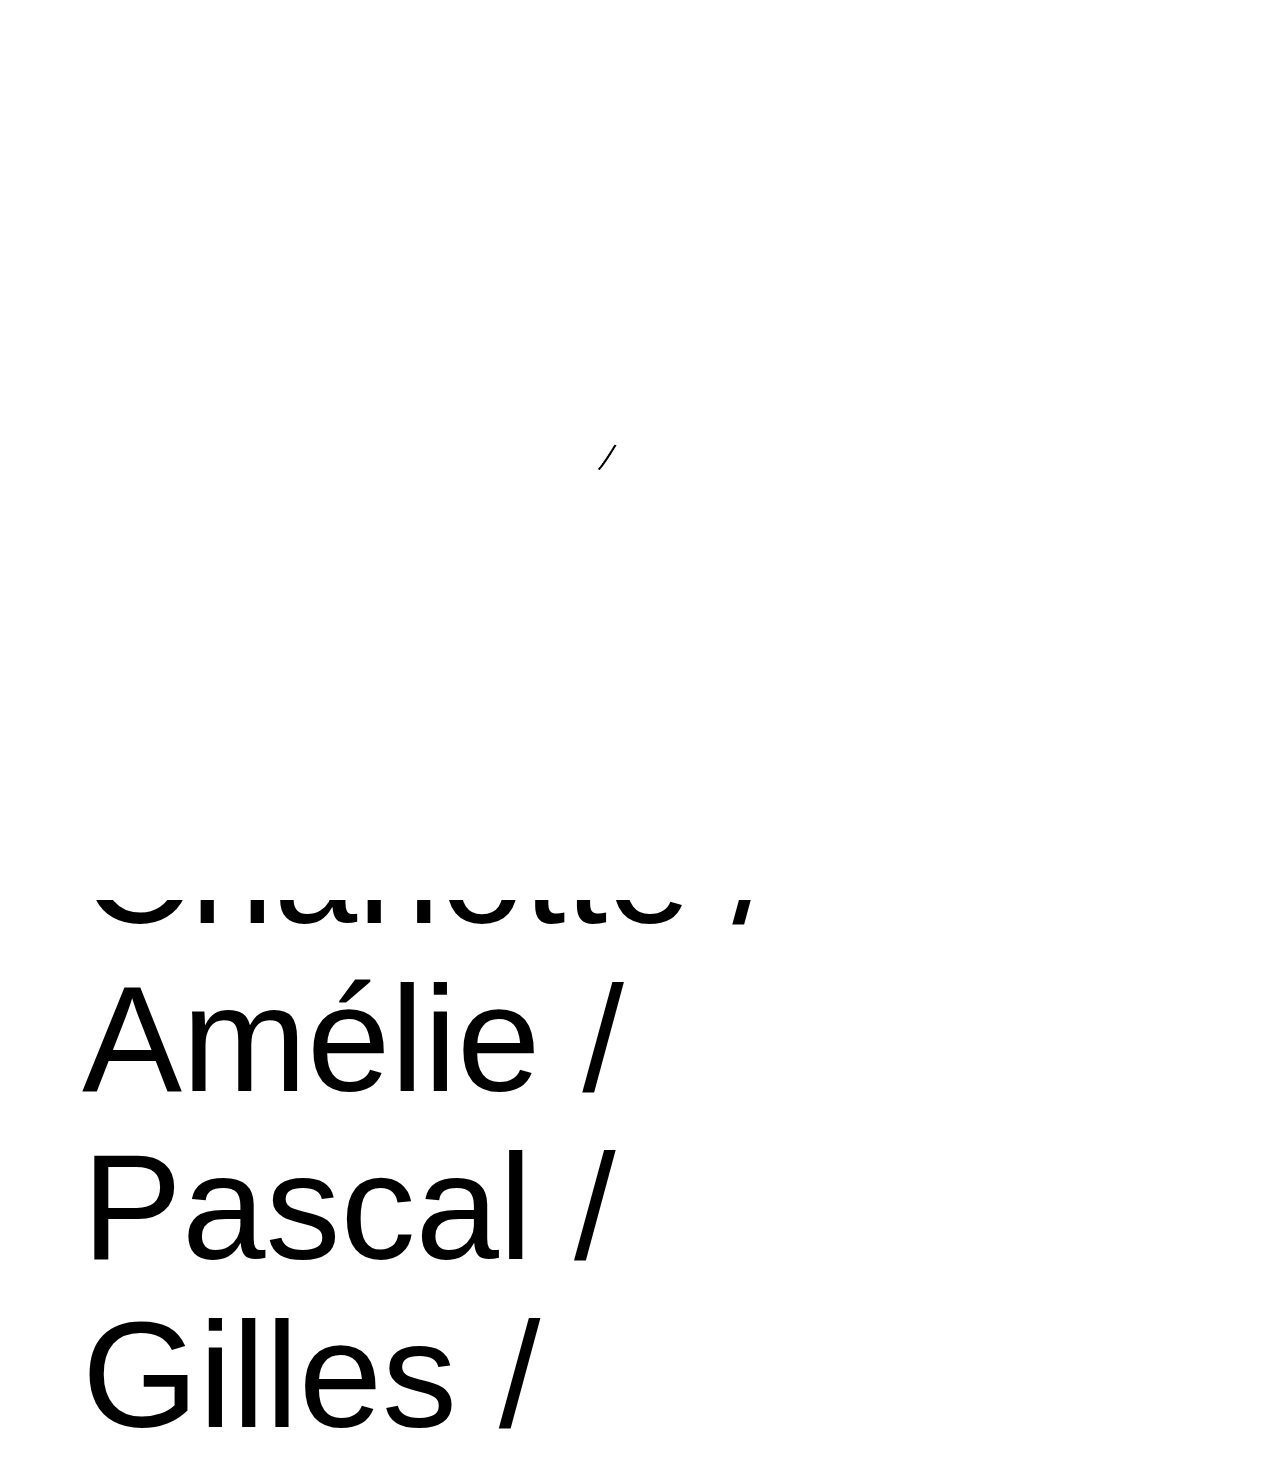
==== commit b7c7cd27: "add" ====
--- a/index.html
+++ b/index.html
@@ -15,6 +15,13 @@
 </head>
 
 <body>
+    <!-- loader  open -->
+    <div id="loader" class="loader">
+        <div class="image-div-main">
+        <img src="./assets/images/loader.gif" alt="Loading..." class="loader-image">
+        </div>
+      </div>
+    <!-- loader closed -->
     <!--Header open--->
     <header class="header" id="navbar-fixed-top header">
         <div class="container">
--- a/assets/css/stylesheet.css
+++ b/assets/css/stylesheet.css
@@ -757,3 +757,35 @@
 }
 /* maison page css closed */
 
+
+
+/* loader css  open  */
+#loader {
+    position: fixed;
+    top: 0;
+    left: 0;
+    width: 100%;
+    height: 100%;
+    background-color:#fff;
+    display: flex;
+    align-items: center;
+    justify-content: center;
+    z-index: 9999;
+    display: none; /* Hide the loader by default */
+  }
+  
+  .loader-image {
+    width: 10%; /* Adjust the width as needed */
+    height: 10%; /* Adjust the height as needed */
+    margin: auto;
+    position: fixed;
+    top: 50%;
+    left: 50%;
+    transform: translate(-50%, -50%);
+  }
+  
+  
+
+  
+/* loader css closed  */
+
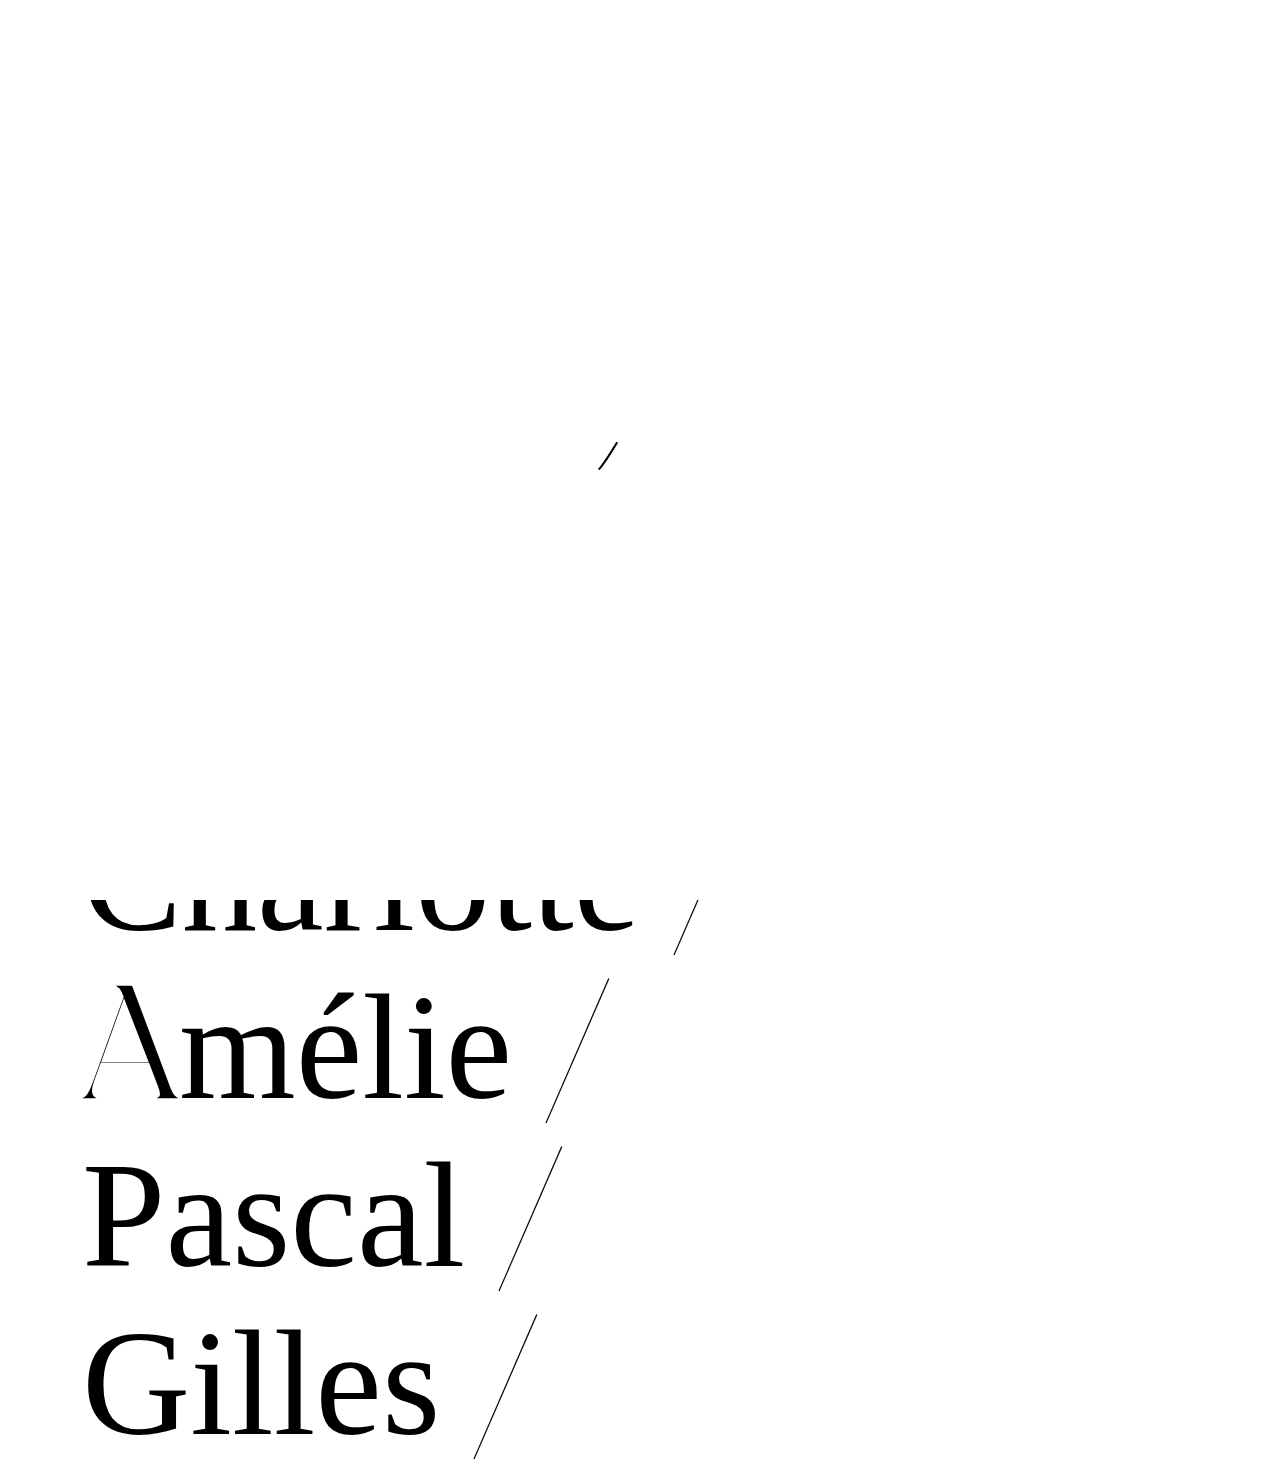
==== commit 6ee38afd: "add animations" ====
--- a/index.html
+++ b/index.html
@@ -10,6 +10,8 @@
     <!-- font cdn -->
     <link href="https://db.onlinewebfonts.com/c/4d4f45d65a23eec6fb297a1bcf0c046f?family=SchnyderXLLight"
         rel="stylesheet">
+        <!-- wow css -->
+        <link rel="stylesheet" href="./assets/css/wow.css">
     <!-- custom css -->
     <link rel="stylesheet" href="./assets/css/stylesheet.css">
 </head>
@@ -18,11 +20,16 @@
     <!-- loader  open -->
     <div id="loader" class="loader">
         <div class="image-div-main">
-        <img src="./assets/images/loader.gif" alt="Loading..." class="loader-image">
-        </div>
-      </div>
+            <img src="./assets/images/loader.gif" alt="Loading..." class="loader-image">
+        </div>
+    </div>
     <!-- loader closed -->
     <!--Header open--->
+    <!-- <div class="grid list-images">
+        <div class="hover-img-div">
+            <h1>hello</h1>
+        </div>
+    </div> -->
     <header class="header" id="navbar-fixed-top header">
         <div class="container">
             <nav class="destop-nav-bar">
@@ -119,17 +126,40 @@
                 </div>
             </div>
             <div class="row">
-                <div class="list-name">
+                <div class="list-name position-relative">
                     <div class="col-lg-12">
-                        <div class="first-text">
-                            <h1>Raphaële /</h1>
-                        </div>
-                        <div class="first-text">
-                            <h1>Hannah /</h1>
-                        </div>
-                        <div class="first-text">
-                            <h1>Bertrand /</h1>
-                        </div>
+                            <div class="d-flex flex-column">
+                                <div class="first-text d-flex flex-column">
+                                    <h1>Raphaële /
+                                        <div class="gender woman"
+                                            style="visibility: inherit; opacity: 1; transform: matrix(1, 0, 0, 1, 0, 0);">
+                                            <div class="small">F</div>
+                                            <div class="large">Femme </div>
+                                        </div>
+                                    </h1>
+                                    <div class="grid list-images" style="z-index: -1;">
+                                        <div class="hover-img-div">
+                                            <div class="first-div-hover  wow animated fadeInUp" data-wow-duration="1s" data-wow-delay="0.5s">
+                                                <img src="./assets/images/weber_raphaecc88lenoir1.jpg" alt="">
+                                            </div>
+                                            <div class="second-div-hover wow animated fadeInUp" data-wow-duration="1s" data-wow-delay="0.5s">
+                                                <img src="./assets/images/weber_raphaecc88levert2.jpg" alt="">
+                                            </div>
+                                            <div class="Third-div-hover wow animated fadeInUp" data-wow-duration="1s" data-wow-delay="0.5s">
+                                                <img src="./assets/images/raphaelebordeaux3.jpg" alt="">
+                                            </div>
+                                        </div>
+                                    </div>
+                                    <div class="first-text1">
+                                        <h1>Hannah /</h1>
+                                    </div>
+                                    <div class="first-text2">
+                                        <h1>Bertrand /</h1>
+                                    </div>
+                                </div>
+                                
+                            </div>
+                        
                     </div>
                 </div>
             </div>
@@ -173,11 +203,14 @@
     <footer id="footer">
         <ul>
             <li style="opacity: 1; transform: matrix(1, 0, 0, 1, 0, 0);"><a
-                    href="https://www.facebook.com/marieweber.shoes/" class="text-dark" target="_blank">Facebook</a></li>
+                    href="https://www.facebook.com/marieweber.shoes/" class="text-dark" target="_blank">Facebook</a>
+            </li>
             <li style="opacity: 1; transform: matrix(1, 0, 0, 1, 0, 0);"><a
-                    href="https://www.instagram.com/marieweber.shoes/" class="text-dark" target="_blank">Instagram</a></li>
+                    href="https://www.instagram.com/marieweber.shoes/" class="text-dark" target="_blank">Instagram</a>
+            </li>
             <li style="opacity: 1; transform: matrix(1, 0, 0, 1, 0, 0);"><a
-                    href="https://fr.linkedin.com/company/marieweber" class="text-dark" target="_blank">LinkedIn</a></li>
+                    href="https://fr.linkedin.com/company/marieweber" class="text-dark" target="_blank">LinkedIn</a>
+            </li>
         </ul>
     </footer>
     <!--  -->
@@ -195,9 +228,11 @@
     <script src="./assets/js/jquery.min.js"></script>
     <!-- bootstrap -->
     <script src="./assets/js/bootstrap.bundle.min.js"></script>
+    <!-- wow js -->
+    <script src="./assets/js/wow.js"></script>
     <!-- custom js -->
     <script src="./assets/js/custom.js"></script>
-    
+
 </body>
 
 </html>--- a/assets/css/wow.css
+++ b/assets/css/wow.css
@@ -0,0 +1,731 @@
+.animated {
+	animation-duration: 1s;
+	animation-fill-mode: both
+}
+
+.animated.infinite {
+	animation-iteration-count: infinite
+}
+
+.animated.hinge {
+	animation-duration: 2s
+}
+
+.animated.bounceIn,
+.animated.bounceOut,
+.animated.flipOutX,
+.animated.flipOutY {
+	animation-duration: .75s
+}
+
+.animated.flip {
+	-webkit-backface-visibility: visible;
+	backface-visibility: visible;
+	animation-name: flip
+}
+
+@keyframes fadeInUp {
+	from {
+		opacity: 0;
+		transform: translate3d(0, 100%, 0)
+	}
+	to {
+		opacity: 1;
+		transform: none
+	}
+}
+
+.fadeInUp {
+	animation-name: fadeInUp
+}
+
+@keyframes fadeInDown {
+	from {
+		opacity: 0;
+		transform: translate3d(0, -100%, 0)
+	}
+	to {
+		opacity: 1;
+		transform: none
+	}
+}
+
+.fadeInDown {
+	animation-name: fadeInDown
+}
+
+@keyframes bounceIn {
+	20%,
+	40%,
+	60%,
+	80%,
+	from,
+	to {
+		animation-timing-function: cubic-bezier(.215, .61, .355, 1)
+	}
+	0% {
+		opacity: 0;
+		transform: scale3d(.3, .3, .3)
+	}
+	20% {
+		transform: scale3d(1.1, 1.1, 1.1)
+	}
+	40% {
+		transform: scale3d(.9, .9, .9)
+	}
+	60% {
+		opacity: 1;
+		transform: scale3d(1.03, 1.03, 1.03)
+	}
+	80% {
+		transform: scale3d(.97, .97, .97)
+	}
+	to {
+		opacity: 1;
+		transform: scale3d(1, 1, 1)
+	}
+}
+
+.bounceIn {
+	animation-name: bounceIn
+}
+
+@keyframes bounceInDown {
+	60%,
+	75%,
+	90%,
+	from,
+	to {
+		animation-timing-function: cubic-bezier(.215, .61, .355, 1)
+	}
+	0% {
+		opacity: 0;
+		transform: translate3d(0, -3000px, 0)
+	}
+	60% {
+		opacity: 1;
+		transform: translate3d(0, 25px, 0)
+	}
+	75% {
+		transform: translate3d(0, -10px, 0)
+	}
+	90% {
+		transform: translate3d(0, 5px, 0)
+	}
+	to {
+		transform: none
+	}
+}
+
+.bounceInDown {
+	animation-name: bounceInDown
+}
+
+@keyframes bounceInLeft {
+	60%,
+	75%,
+	90%,
+	from,
+	to {
+		animation-timing-function: cubic-bezier(.215, .61, .355, 1)
+	}
+	0% {
+		opacity: 0;
+		transform: translate3d(-3000px, 0, 0)
+	}
+	60% {
+		opacity: 1;
+		transform: translate3d(25px, 0, 0)
+	}
+	75% {
+		transform: translate3d(-10px, 0, 0)
+	}
+	90% {
+		transform: translate3d(5px, 0, 0)
+	}
+	to {
+		transform: none
+	}
+}
+
+.bounceInLeft {
+	animation-name: bounceInLeft
+}
+
+@keyframes bounceInRight {
+	60%,
+	75%,
+	90%,
+	from,
+	to {
+		animation-timing-function: cubic-bezier(.215, .61, .355, 1)
+	}
+	from {
+		opacity: 0;
+		transform: translate3d(3000px, 0, 0)
+	}
+	60% {
+		opacity: 1;
+		transform: translate3d(-25px, 0, 0)
+	}
+	75% {
+		transform: translate3d(10px, 0, 0)
+	}
+	90% {
+		transform: translate3d(-5px, 0, 0)
+	}
+	to {
+		transform: none
+	}
+}
+
+.bounceInRight {
+	animation-name: bounceInRight
+}
+
+@keyframes bounceInUp {
+	60%,
+	75%,
+	90%,
+	from,
+	to {
+		animation-timing-function: cubic-bezier(.215, .61, .355, 1)
+	}
+	from {
+		opacity: 0;
+		transform: translate3d(0, 3000px, 0)
+	}
+	60% {
+		opacity: 1;
+		transform: translate3d(0, -20px, 0)
+	}
+	75% {
+		transform: translate3d(0, 10px, 0)
+	}
+	90% {
+		transform: translate3d(0, -5px, 0)
+	}
+	to {
+		transform: translate3d(0, 0, 0)
+	}
+}
+
+.bounceInUp {
+	animation-name: bounceInUp
+}
+
+@keyframes fadeInLeft {
+	from {
+		opacity: 0;
+		transform: translate3d(-100%, 0, 0)
+	}
+	to {
+		opacity: 1;
+		transform: none
+	}
+}
+
+.fadeInLeft {
+	animation-name: fadeInLeft
+}
+
+@keyframes fadeInLeftBig {
+	from {
+		opacity: 0;
+		transform: translate3d(-2000px, 0, 0)
+	}
+	to {
+		opacity: 1;
+		transform: none
+	}
+}
+
+.fadeInLeftBig {
+	animation-name: fadeInLeftBig
+}
+
+@keyframes lightSpeedIn {
+	from {
+		transform: translate3d(100%, 0, 0) skewX(-30deg);
+		opacity: 0
+	}
+	60% {
+		transform: skewX(20deg);
+		opacity: 1
+	}
+	80% {
+		transform: skewX(-5deg);
+		opacity: 1
+	}
+	to {
+		transform: none;
+		opacity: 1
+	}
+}
+
+.lightSpeedIn {
+	animation-name: lightSpeedIn;
+	animation-timing-function: ease-out
+}
+
+@keyframes fadeInRight {
+	from {
+		opacity: 0;
+		transform: translate3d(100%, 0, 0)
+	}
+	to {
+		opacity: 1;
+		transform: none
+	}
+}
+
+.fadeInRight {
+	animation-name: fadeInRight
+}
+
+@keyframes fadeInRightBig {
+	from {
+		opacity: 0;
+		transform: translate3d(2000px, 0, 0)
+	}
+	to {
+		opacity: 1;
+		transform: none
+	}
+}
+
+.fadeInRightBig {
+	animation-name: fadeInRightBig
+}
+
+@keyframes flip {
+	from {
+		transform: perspective(400px) rotate3d(0, 1, 0, -360deg);
+		animation-timing-function: ease-out
+	}
+	40% {
+		transform: perspective(400px) translate3d(0, 0, 150px) rotate3d(0, 1, 0, -190deg);
+		animation-timing-function: ease-out
+	}
+	50% {
+		transform: perspective(400px) translate3d(0, 0, 150px) rotate3d(0, 1, 0, -170deg);
+		animation-timing-function: ease-in
+	}
+	80% {
+		transform: perspective(400px) scale3d(.95, .95, .95);
+		animation-timing-function: ease-in
+	}
+	to {
+		transform: perspective(400px);
+		animation-timing-function: ease-in
+	}
+}
+
+.flip {
+	-webkit-backface-visibility: visible;
+	backface-visibility: visible;
+	animation-name: flip
+}
+
+@keyframes flipInX {
+	from {
+		transform: perspective(400px) rotate3d(1, 0, 0, 90deg);
+		animation-timing-function: ease-in;
+		opacity: 0
+	}
+	40% {
+		transform: perspective(400px) rotate3d(1, 0, 0, -20deg);
+		animation-timing-function: ease-in
+	}
+	60% {
+		transform: perspective(400px) rotate3d(1, 0, 0, 10deg);
+		opacity: 1
+	}
+	80% {
+		transform: perspective(400px) rotate3d(1, 0, 0, -5deg)
+	}
+	to {
+		transform: perspective(400px)
+	}
+}
+
+.flipInX {
+	-webkit-backface-visibility: visible!important;
+	backface-visibility: visible!important;
+	animation-name: flipInX
+}
+
+@keyframes flipInY {
+	from {
+		transform: perspective(400px) rotate3d(0, 1, 0, 90deg);
+		animation-timing-function: ease-in;
+		opacity: 0
+	}
+	40% {
+		transform: perspective(400px) rotate3d(0, 1, 0, -20deg);
+		animation-timing-function: ease-in
+	}
+	60% {
+		transform: perspective(400px) rotate3d(0, 1, 0, 10deg);
+		opacity: 1
+	}
+	80% {
+		transform: perspective(400px) rotate3d(0, 1, 0, -5deg)
+	}
+	to {
+		transform: perspective(400px)
+	}
+}
+
+.flipInY {
+	-webkit-backface-visibility: visible!important;
+	backface-visibility: visible!important;
+	animation-name: flipInY
+}
+
+@keyframes rotateIn {
+	from {
+		transform-origin: center;
+		transform: rotate3d(0, 0, 1, -200deg);
+		opacity: 0
+	}
+	to {
+		transform-origin: center;
+		transform: none;
+		opacity: 1
+	}
+}
+
+.rotateIn {
+	animation-name: rotateIn
+}
+
+@keyframes jackInTheBox {
+	from {
+		opacity: 0;
+		transform: scale(.1) rotate(30deg);
+		transform-origin: center bottom
+	}
+	50% {
+		transform: rotate(-10deg)
+	}
+	70% {
+		transform: rotate(3deg)
+	}
+	to {
+		opacity: 1;
+		transform: scale(1)
+	}
+}
+
+.jackInTheBox {
+	animation-name: jackInTheBox
+}
+
+@keyframes rollIn {
+	from {
+		opacity: 0;
+		transform: translate3d(-100%, 0, 0) rotate3d(0, 0, 1, -120deg)
+	}
+	to {
+		opacity: 1;
+		transform: none
+	}
+}
+
+.rollIn {
+	animation-name: rollIn
+}
+
+@keyframes rollOut {
+	from {
+		opacity: 1
+	}
+	to {
+		opacity: 0;
+		transform: translate3d(100%, 0, 0) rotate3d(0, 0, 1, 120deg)
+	}
+}
+
+.rollOut {
+	animation-name: rollOut
+}
+
+@keyframes zoomIn {
+	from {
+		opacity: 0;
+		transform: scale3d(.3, .3, .3)
+	}
+	50% {
+		opacity: 1
+	}
+}
+
+.zoomIn {
+	animation-name: zoomIn
+}
+
+@keyframes zoomInDown {
+	from {
+		opacity: 0;
+		transform: scale3d(.1, .1, .1) translate3d(0, -1000px, 0);
+		animation-timing-function: cubic-bezier(.55, .055, .675, .19)
+	}
+	60% {
+		opacity: 1;
+		transform: scale3d(.475, .475, .475) translate3d(0, 60px, 0);
+		animation-timing-function: cubic-bezier(.175, .885, .32, 1)
+	}
+}
+
+.zoomInDown {
+	animation-name: zoomInDown
+}
+
+@keyframes zoomInLeft {
+	from {
+		opacity: 0;
+		transform: scale3d(.1, .1, .1) translate3d(-1000px, 0, 0);
+		animation-timing-function: cubic-bezier(.55, .055, .675, .19)
+	}
+	60% {
+		opacity: 1;
+		transform: scale3d(.475, .475, .475) translate3d(10px, 0, 0);
+		animation-timing-function: cubic-bezier(.175, .885, .32, 1)
+	}
+}
+
+.zoomInLeft {
+	animation-name: zoomInLeft
+}
+
+@keyframes zoomInRight {
+	from {
+		opacity: 0;
+		transform: scale3d(.1, .1, .1) translate3d(1000px, 0, 0);
+		animation-timing-function: cubic-bezier(.55, .055, .675, .19)
+	}
+	60% {
+		opacity: 1;
+		transform: scale3d(.475, .475, .475) translate3d(-10px, 0, 0);
+		animation-timing-function: cubic-bezier(.175, .885, .32, 1)
+	}
+}
+
+.zoomInRight {
+	animation-name: zoomInRight
+}
+
+@keyframes zoomInUp {
+	from {
+		opacity: 0;
+		transform: scale3d(.1, .1, .1) translate3d(0, 1000px, 0);
+		animation-timing-function: cubic-bezier(.55, .055, .675, .19)
+	}
+	60% {
+		opacity: 1;
+		transform: scale3d(.475, .475, .475) translate3d(0, -60px, 0);
+		animation-timing-function: cubic-bezier(.175, .885, .32, 1)
+	}
+}
+
+.zoomInUp {
+	animation-name: zoomInUp
+}
+
+@keyframes zoomOut {
+	from {
+		opacity: 1
+	}
+	50% {
+		opacity: 0;
+		transform: scale3d(.3, .3, .3)
+	}
+	to {
+		opacity: 0
+	}
+}
+
+.zoomOut {
+	animation-name: zoomOut
+}
+
+@keyframes zoomOutDown {
+	40% {
+		opacity: 1;
+		transform: scale3d(.475, .475, .475) translate3d(0, -60px, 0);
+		animation-timing-function: cubic-bezier(.55, .055, .675, .19)
+	}
+	to {
+		opacity: 0;
+		transform: scale3d(.1, .1, .1) translate3d(0, 2000px, 0);
+		transform-origin: center bottom;
+		animation-timing-function: cubic-bezier(.175, .885, .32, 1)
+	}
+}
+
+.zoomOutDown {
+	animation-name: zoomOutDown
+}
+
+@keyframes zoomOutLeft {
+	40% {
+		opacity: 1;
+		transform: scale3d(.475, .475, .475) translate3d(42px, 0, 0)
+	}
+	to {
+		opacity: 0;
+		transform: scale(.1) translate3d(-2000px, 0, 0);
+		transform-origin: left center
+	}
+}
+
+.zoomOutLeft {
+	animation-name: zoomOutLeft
+}
+
+@keyframes zoomOutRight {
+	40% {
+		opacity: 1;
+		transform: scale3d(.475, .475, .475) translate3d(-42px, 0, 0)
+	}
+	to {
+		opacity: 0;
+		transform: scale(.1) translate3d(2000px, 0, 0);
+		transform-origin: right center
+	}
+}
+
+.zoomOutRight {
+	animation-name: zoomOutRight
+}
+
+@keyframes zoomOutUp {
+	40% {
+		opacity: 1;
+		transform: scale3d(.475, .475, .475) translate3d(0, 60px, 0);
+		animation-timing-function: cubic-bezier(.55, .055, .675, .19)
+	}
+	to {
+		opacity: 0;
+		transform: scale3d(.1, .1, .1) translate3d(0, -2000px, 0);
+		transform-origin: center bottom;
+		animation-timing-function: cubic-bezier(.175, .885, .32, 1)
+	}
+}
+
+.zoomOutUp {
+	animation-name: zoomOutUp
+}
+
+@keyframes slideInDown {
+	from {
+		transform: translate3d(0, -100%, 0);
+		visibility: visible
+	}
+	to {
+		transform: translate3d(0, 0, 0)
+	}
+}
+
+.slideInDown {
+	animation-name: slideInDown
+}
+
+@keyframes slideInLeft {
+	from {
+		transform: translate3d(-100%, 0, 0);
+		visibility: visible
+	}
+	to {
+		transform: translate3d(0, 0, 0)
+	}
+}
+
+.slideInLeft {
+	animation-name: slideInLeft
+}
+
+@keyframes slideInRight {
+	from {
+		transform: translate3d(100%, 0, 0);
+		visibility: visible
+	}
+	to {
+		transform: translate3d(0, 0, 0)
+	}
+}
+
+.slideInRight {
+	animation-name: slideInRight
+}
+
+@keyframes slideInUp {
+	from {
+		transform: translate3d(0, 100%, 0);
+		visibility: visible
+	}
+	to {
+		transform: translate3d(0, 0, 0)
+	}
+}
+
+.slideInUp {
+	animation-name: slideInUp
+}
+
+@keyframes slideOutDown {
+	from {
+		transform: translate3d(0, 0, 0)
+	}
+	to {
+		visibility: hidden;
+		transform: translate3d(0, 100%, 0)
+	}
+}
+
+.slideOutDown {
+	animation-name: slideOutDown
+}
+
+@keyframes slideOutLeft {
+	from {
+		transform: translate3d(0, 0, 0)
+	}
+	to {
+		visibility: hidden;
+		transform: translate3d(-100%, 0, 0)
+	}
+}
+
+.slideOutLeft {
+	animation-name: slideOutLeft
+}
+
+@keyframes slideOutRight {
+	from {
+		transform: translate3d(0, 0, 0)
+	}
+	to {
+		visibility: hidden;
+		transform: translate3d(100%, 0, 0)
+	}
+}
+
+.slideOutRight {
+	animation-name: slideOutRight
+}
+
+@keyframes slideOutUp {
+	from {
+		transform: translate3d(0, 0, 0)
+	}
+	to {
+		visibility: hidden;
+		transform: translate3d(0, -100%, 0)
+	}
+}
+
+.slideOutUp {
+	animation-name: slideOutUp
+}--- a/assets/css/stylesheet.css
+++ b/assets/css/stylesheet.css
@@ -7,7 +7,11 @@
 
 @font-face {
     font-family: 'SchnyderMLight';
-    src: url("../font/SchnyderMLight/");
+    src: url("../font/SchnyderMLight/SchnyderMLight.ttf");
+}
+@font-face {
+    font-family: 'SchnyderXLLight';
+    src: url("../font/SchnyderXLLight/SchnyderXLLight.ttf");
 }
 #main-content {
     position: relative;
@@ -240,13 +244,15 @@
 }
 
 /* Main Section css Open*/
-.main-section{
+.main-section {
     padding-top: 220px;
 }
+
 .main-section .grid.list-collections {
     position: relative;
     z-index: 2;
 }
+
 .main-section .title-collection span {
     font-family: Aktiv Grotesk, Arial, sans-serif;
     -webkit-font-smoothing: antialiased;
@@ -261,29 +267,59 @@
     height: 40px;
     margin-left: 6px;
 }
+
 .main-section .list-name .first-text h1{
-    font-family: 'SchnyderXLLight',Arial,sans-serif;
+     font-family: 'SchnyderXLLight';
     -webkit-font-smoothing: antialiased;
     -moz-osx-font-smoothing: grayscale;
     font-size: 150px;
     line-height: 160px;
     letter-spacing: 0;
     color: #000;
-    transition: all 1s cubic-bezier(.23,1,.32,1);
+    transition: all 1s cubic-bezier(.23, 1, .32, 1);
+    cursor: pointer;
+    z-index: 4;
+}
+.main-section .list-name .first-text1 h1{
+     font-family: 'SchnyderXLLight';
+    -webkit-font-smoothing: antialiased;
+    -moz-osx-font-smoothing: grayscale;
+    font-size: 150px;
+    line-height: 160px;
+    letter-spacing: 0;
+    color: #000;
+    transition: all 1s cubic-bezier(.23, 1, .32, 1);
+    cursor: pointer;
+    z-index: 4;
+}
+.main-section .list-name .first-text2 h1{
+     font-family: 'SchnyderXLLight';
+    -webkit-font-smoothing: antialiased;
+    -moz-osx-font-smoothing: grayscale;
+    font-size: 150px;
+    line-height: 160px;
+    letter-spacing: 0;
+    color: #000;
+    transition: all 1s cubic-bezier(.23, 1, .32, 1);
+    cursor: pointer;
+    z-index: 4;
 }
 .main-section .title-collection.title-2 svg {
     width: 107px;
     height: auto;
     margin-left: 4px;
 }
+
 /* Main Section css Closed*/
 /* contact page css open */
 .logo #path-logo {
     /* fill: #fff!important; */
 }
+
 .logo #path-logo-stroke {
     /* stroke: #fff!important; */
 }
+
 .btn2 {
     margin: 10px;
     padding: 10px 10px;
@@ -317,43 +353,52 @@
     bottom: 0;
     left: 10;
 }
-.main{
-    width: 100%;
-    position: relative;
-}
+
+.main {
+    width: 100%;
+    position: relative;
+}
+
 .bfromRight:before {
     bottom: 0;
     right: -10;
 }
-.contact-main-section{
+
+.contact-main-section {
     padding-top: 220px;
     padding-bottom: 88px;
 }
-.image{
+
+.image {
     position: absolute;
     z-index: 1;
     width: 100%;
 }
-.image-div{
-    width: 100%;
-    height: auto;
-}
-.image1{
-    width: 100%;
-}
-.image img{
+
+.image-div {
+    width: 100%;
+    height: auto;
+}
+
+.image1 {
+    width: 100%;
+}
+
+.image img {
     width: 100%;
     height: 100%;
     object-fit: cover;
     opacity: 0.8;
 }
-.contact-main-section .text-center{
+
+.contact-main-section .text-center {
     position: relative;
     z-index: 2;
     padding-top: 18vw;
 }
-.contact-main-section .text-center span{
-    font-family: Aktiv Grotesk,Arial,sans-serif;
+
+.contact-main-section .text-center span {
+    font-family: Aktiv Grotesk, Arial, sans-serif;
     -webkit-font-smoothing: antialiased;
     -moz-osx-font-smoothing: grayscale;
     font-size: 10px;
@@ -362,67 +407,76 @@
     text-transform: uppercase;
     color: #fff;
 }
-.colonel{
+
+.colonel {
     -webkit-font-smoothing: antialiased;
     -moz-osx-font-smoothing: grayscale;
     letter-spacing: 0;
     color: #fff;
 }
-.colonel h1{
+
+.colonel h1 {
     margin-top: 25px;
-    font-family: SchnyderWideXLLight,Arial,sans-serif;
+    font-family: 'SchnyderXLLight';
     font-size: 94px;
     line-height: 110px;
 }
-.colonel  .mail {
-    font-family: Aktiv Grotesk,Arial,sans-serif;
+
+.colonel .mail {
+    font-family: Aktiv Grotesk, Arial, sans-serif;
     font-size: 16px;
     line-height: 16px;
     margin-top: 30px;
 }
-.colonel .mail a{
+
+.colonel .mail a {
     -webkit-font-smoothing: antialiased;
     -moz-osx-font-smoothing: grayscale;
     letter-spacing: 0;
     color: #fff;
 }
-.contact-form-contact{
+
+.contact-form-contact {
     position: relative;
     z-index: 2;
     margin-top: 100px;
 }
-.contact-form-contact  .column-8 {
+
+.contact-form-contact .column-8 {
     margin-top: 40px;
     border-bottom: 1px solid #404040;
     padding-bottom: 8px;
     margin-left: 16.9303797468%;
     /* width: 70%; */
 }
-.contact-form-contact .column-4{
+
+.contact-form-contact .column-4 {
     margin-top: 40px;
     border-bottom: 1px solid #404040;
     padding-bottom: 8px;
     /* margin-left: 16.9303797468%; */
 }
+
 .contact-form-contact select {
     position: relative;
     background: transparent url('../images/common/arrow.png') no-repeat 100%;
     background-size: 11px 6px;
-        color: #fff;
-        width: 100%;
-        font-family: Aktiv Grotesk,Arial,sans-serif;
-        -webkit-font-smoothing: antialiased;
-        -moz-osx-font-smoothing: grayscale;
-        font-size: 16px;
-        line-height: 36px;
-        letter-spacing: 0;
-        z-index: 2;
-        border: none;
-}
-.contact-form-contact input{
     color: #fff;
     width: 100%;
-    font-family: Aktiv Grotesk,Arial,sans-serif;
+    font-family: Aktiv Grotesk, Arial, sans-serif;
+    -webkit-font-smoothing: antialiased;
+    -moz-osx-font-smoothing: grayscale;
+    font-size: 16px;
+    line-height: 36px;
+    letter-spacing: 0;
+    z-index: 2;
+    border: none;
+}
+
+.contact-form-contact input {
+    color: #fff;
+    width: 100%;
+    font-family: Aktiv Grotesk, Arial, sans-serif;
     -webkit-font-smoothing: antialiased;
     -moz-osx-font-smoothing: grayscale;
     font-size: 16px;
@@ -432,10 +486,11 @@
     background-color: transparent;
     border-style: none;
 }
+
 .contact-form-contact textarea {
     color: #fff;
     width: 100%;
-    font-family: Aktiv Grotesk,Arial,sans-serif;
+    font-family: Aktiv Grotesk, Arial, sans-serif;
     -webkit-font-smoothing: antialiased;
     -moz-osx-font-smoothing: grayscale;
     font-size: 16px;
@@ -447,21 +502,24 @@
     resize: none;
     height: 150px;
 }
+
 .contact-form-contact .submit {
     margin-top: 50px;
     text-align: center;
 }
+
 .contact-form-contact .submit a {
     color: #fff;
-    font-family: Aktiv Grotesk,Arial,sans-serif;
+    font-family: Aktiv Grotesk, Arial, sans-serif;
     -webkit-font-smoothing: antialiased;
     -moz-osx-font-smoothing: grayscale;
     font-size: 16px;
     line-height: 16px;
     letter-spacing: 0;
 }
+
 .contact-form-contact .credits a {
-    font-family: Aktiv Grotesk,Arial,sans-serif;
+    font-family: Aktiv Grotesk, Arial, sans-serif;
     -webkit-font-smoothing: antialiased;
     -moz-osx-font-smoothing: grayscale;
     font-size: 14px;
@@ -470,6 +528,7 @@
     color: #fff;
     margin-top: 20px;
 }
+
 /* contact page css closed */
 /* footer css open */
 #footer {
@@ -479,12 +538,15 @@
     right: 80px;
     z-index: 200;
 }
+
 #footer ul li a {
     color: #fff;
 }
+
 #footer ul li:first-child {
     margin-left: 0;
 }
+
 #footer ul li {
     opacity: 0;
     transform: translateY(20px);
@@ -492,26 +554,29 @@
     vertical-align: middle;
     margin-left: 16px;
 }
+
 #footer ul li a {
     position: relative;
     display: block;
-    font-family: Aktiv Grotesk,Arial,sans-serif;
+    font-family: Aktiv Grotesk, Arial, sans-serif;
     -webkit-font-smoothing: antialiased;
     -moz-osx-font-smoothing: grayscale;
     font-size: 14px;
     line-height: 14px;
     letter-spacing: 0;
     padding-bottom: 6px;
-    transition: color .8s cubic-bezier(.23,1,.32,1);
+    transition: color .8s cubic-bezier(.23, 1, .32, 1);
     text-decoration: none;
 }
+
 /* footer css closed */
 /* couleurs css started */
-.rose{
+.rose {
     padding-top: 220px;
     padding-bottom: 100px;
 }
-.color-list{
+
+.color-list {
     position: fixed;
     top: 0;
     right: 0;
@@ -521,6 +586,7 @@
     height: 100%;
     z-index: 1;
 }
+
 .rose .color-list .row {
     position: absolute;
     top: 0;
@@ -530,22 +596,24 @@
     width: 100%;
     height: 100%;
 }
+
 .rose .color-list .row .column-12 {
     position: absolute;
     top: 350px;
     left: 0;
-    font-family: 'SchnyderMLight',Arial,sans-serif;
+    font-family: 'SchnyderMLight', Arial, sans-serif;
     -webkit-font-smoothing: antialiased;
     -moz-osx-font-smoothing: grayscale;
     font-size: 230px;
     line-height: 160px;
     letter-spacing: 0;
 }
-.text-title{
+
+.text-title {
     position: relative;
     z-index: 2;
     text-align: center;
-    font-family: 'SchnyderMLight',Arial,sans-serif;
+    font-family: 'SchnyderMLight', Arial, sans-serif;
     -webkit-font-smoothing: antialiased;
     -moz-osx-font-smoothing: grayscale;
     font-size: 30px;
@@ -553,180 +621,224 @@
     letter-spacing: 0;
     width: 100%;
 }
-.charlotte{
+
+.charlotte {
     margin-top: 100px;
 }
-.charlotte h1 , .Raphaële h1{
-    font-family: 'SchnyderMLight',Arial,sans-serif;
+
+.charlotte h1,
+.Raphaële h1 {
+    font-family: 'SchnyderMLight', Arial, sans-serif;
     -webkit-font-smoothing: antialiased;
     -moz-osx-font-smoothing: grayscale;
     font-size: 70px;
     line-height: 70px;
     letter-spacing: 0;
 }
-.pictures{
+
+.pictures {
     margin-top: 50px;
     width: 100%;
     position: relative;
 }
-.first-image-couleurs{
+
+.first-image-couleurs {
     margin-top: 200px;
     width: 33.33333333333333%;
 }
+
 .first-image-couleurs img {
     width: 100%;
     height: auto;
 }
-.second-image-couleures{
+
+.second-image-couleures {
     margin-top: 0px;
     width: 33.33333333333333%;
 }
-.second-image-couleures img{
-    width: 100%;
-    height: auto;
-}
-.third-image-couleures{
+
+.second-image-couleures img {
+    width: 100%;
+    height: auto;
+}
+
+.third-image-couleures {
     margin-top: 100px;
     width: 33.33333333333333%;
 }
-.third-image-couleures img{
-    width: 100%;
-    height: auto;
-}
-.Raphaëles{
+
+.third-image-couleures img {
+    width: 100%;
+    height: auto;
+}
+
+.Raphaëles {
     margin-top: 200px;
 }
-.pictures-2{
-    position: relative;
-    width: 100%;
-}
-.first-img-raps{
+
+.pictures-2 {
+    position: relative;
+    width: 100%;
+}
+
+.first-img-raps {
     margin-top: 100px;
     width: 33.33333333333333%;
 }
-.first-img-raps img{
-    width: 100%;
-    height: auto;
-}
-.second-img-raps{
+
+.first-img-raps img {
+    width: 100%;
+    height: auto;
+}
+
+.second-img-raps {
     margin-top: 200px;
     width: 33.33333333333333%;
 }
-.second-img-raps img{
-    width: 100%;
-    height: auto;
-}
-.third-img-raps{
+
+.second-img-raps img {
+    width: 100%;
+    height: auto;
+}
+
+.third-img-raps {
     margin-top: 0px;
     width: 33.33333333333333%;
 }
-.third-img-raps img{
-    width: 100%;
-    height: auto;
-}
-.Amélie{
-    margin-top: 200px;   
-}
-.pictures-3{
-    position: relative;
-    width: 100%;
-}
-.first-img-ame{
+
+.third-img-raps img {
+    width: 100%;
+    height: auto;
+}
+
+.Amélie {
+    margin-top: 200px;
+}
+
+.pictures-3 {
+    position: relative;
+    width: 100%;
+}
+
+.first-img-ame {
     margin-top: 100px;
     width: 66%;
 }
-.first-img-ame img{
-    width: 100%;
-    height: auto;
-}
-.second-img-ame{
-    margin-top:0px;
+
+.first-img-ame img {
+    width: 100%;
+    height: auto;
+}
+
+.second-img-ame {
+    margin-top: 0px;
     width: 34%;
 }
-.second-img-ame img{
-    width: 100%;
-    height: auto;
-}
-.Raphaële{
-    margin-top: 200px;   
-}
-.pictures-4{
-    position: relative;
-    width: 100%;
-}
-.first-img-rap{
+
+.second-img-ame img {
+    width: 100%;
+    height: auto;
+}
+
+.Raphaële {
+    margin-top: 200px;
+}
+
+.pictures-4 {
+    position: relative;
+    width: 100%;
+}
+
+.first-img-rap {
     margin-top: 100px;
     width: 66%;
 }
-.first-img-rap img{
-    width: 100%;
-    height: auto;
-}
-.second-img-rap{
+
+.first-img-rap img {
+    width: 100%;
+    height: auto;
+}
+
+.second-img-rap {
     margin-top: 0px;
     width: 34%;
 }
-.second-img-rap img{
-    width: 100%;
-    height: auto;
-}
-.mt{
+
+.second-img-rap img {
+    width: 100%;
+    height: auto;
+}
+
+.mt {
     margin-top: 200px;
 }
-.Pascal{
+
+.Pascal {
     margin-top: 100px;
 }
-.pictures-un{
-    position: relative;
-    width: 100%;
-}
-.first-img-pas{
+
+.pictures-un {
+    position: relative;
+    width: 100%;
+}
+
+.first-img-pas {
     margin-top: 200px;
     width: 33.33333333333333%;
 }
-.first-img-pas img{
-    height: auto;
-    width: 100%;
-}
-.second-img-pas{
+
+.first-img-pas img {
+    height: auto;
+    width: 100%;
+}
+
+.second-img-pas {
     margin-top: 0px;
     width: 33.33333333333333%;
 }
-.second-img-pas img{
-    height: auto;
-    width: 100%;
-}
-.third-img-pas{
+
+.second-img-pas img {
+    height: auto;
+    width: 100%;
+}
+
+.third-img-pas {
     margin-top: 100px;
     width: 33.33333333333333%;
 }
-.third-img-pas img{
-    height: auto;
-    width: 100%;
-}
+
+.third-img-pas img {
+    height: auto;
+    width: 100%;
+}
+
 /* couleurs css closed */
 /* maison page css started */
-.maison{
+.maison {
     position: relative;
     width: 100%;
     height: 100%;
 }
-.mtt{
+
+.mtt {
     margin-top: 250px;
 }
-.text-maison h1{
-    position: fixed;    
+
+.text-maison h1 {
+    position: fixed;
     width: 50%;
     left: 0px;
     right: 0px;
     margin: auto;
 }
-.maison h1{
+
+.maison h1 {
     font-size: 80px;
     text-align: center;
-    font-family: 'SchnyderXLLight',Arial,sans-serif;
-}
-.left-img-div{
+     font-family: 'SchnyderXLLight';
+}
+
+.left-img-div {
     position: absolute;
     right: 0px;
     top: 0px;
@@ -734,13 +846,15 @@
     overflow: hidden;
     z-index: 2;
 }
+
 .left-img-div img {
     display: block;
     width: 100%;
     height: auto;
     opacity: 0.9;
 }
-.right-img-div{
+
+.right-img-div {
     position: absolute;
     right: 0px;
     top: 0px;
@@ -750,11 +864,13 @@
     left: 6.8829113924%;
     z-index: 2;
 }
-.right-img-div img{
+
+.right-img-div img {
     display: block;
     width: 100%;
     height: auto;
 }
+
 /* maison page css closed */
 
 
@@ -766,26 +882,267 @@
     left: 0;
     width: 100%;
     height: 100%;
-    background-color:#fff;
+    background-color: #fff;
     display: flex;
     align-items: center;
     justify-content: center;
     z-index: 9999;
-    display: none; /* Hide the loader by default */
-  }
-  
-  .loader-image {
-    width: 10%; /* Adjust the width as needed */
-    height: 10%; /* Adjust the height as needed */
+    display: none;
+    /* Hide the loader by default */
+}
+
+.loader-image {
+    width: 10%;
+    /* Adjust the width as needed */
+    height: 10%;
+    /* Adjust the height as needed */
     margin: auto;
     position: fixed;
     top: 50%;
     left: 50%;
     transform: translate(-50%, -50%);
-  }
-  
-  
-
-  
+}
+
 /* loader css closed  */
-
+/* Index page remaining css  */
+.gender {
+    pointer-events: none;
+    position: absolute;
+    right: 650px;
+    top: 15px;
+    transform: translateY(20px) scale(.5);
+    opacity: 0;
+    visibility: hidden;
+    text-transform: capitalize;
+}
+
+.gender .small {
+    width: 30px;
+    height: 30px;
+    font-family: Aktiv Grotesk, Arial, sans-serif;
+    -webkit-font-smoothing: antialiased;
+    -moz-osx-font-smoothing: grayscale;
+    font-size: 12px;
+    line-height: 32px;
+    letter-spacing: 0;
+}
+
+.gender .small {
+    text-align: center;
+    border: 1px solid rgba(0, 0, 0, .1);
+    text-transform: uppercase;
+    border-radius: 50%;
+}
+
+.gender .large {
+    position: absolute;
+    opacity: 0;
+    left: 0;
+    top: 0;
+    padding: 0 11px;
+    background-color: #000;
+    color: #fff;
+    overflow: hidden;
+    border: 1px solid rgba(0, 0, 0, .1);
+    border-radius: 15px;
+    transition: all .6s cubic-bezier(.86, 0, .07, 1);
+}
+
+.gender .large,
+.gender .small {
+    width: 30px;
+    height: 30px;
+    font-family: Aktiv Grotesk, Arial, sans-serif;
+    -webkit-font-smoothing: antialiased;
+    -moz-osx-font-smoothing: grayscale;
+    font-size: 12px;
+    line-height: 32px;
+    letter-spacing: 0;
+}
+
+/* image show in hover css open*/
+.hover-img-div{
+    pointer-events: none;
+    position: fixed;
+    top: 0;
+    right: 0;
+    left: 0;
+    width: 100%;
+    height: 100vh;
+    z-index: 1;
+    display: none;
+    transition: 0.5s ease;
+}
+.first-text:hover .hover-img-div{
+    display: block;  
+}
+.first-text:hover .first-text1 , .first-text:hover .first-text2{
+    opacity: 0.3;
+    z-index: 4;
+    color: #fff;
+}
+.first-div-hover{
+    position: absolute;
+    content: "";
+    width: 296px;
+    height: 160px;
+    top: 0px;
+    right: 399px;
+}
+.first-div-hover img{
+    width: 100%;
+    height: 100%;
+    object-fit: cover;
+}
+.second-div-hover{
+    position: absolute;
+    content: "";
+    width: 500px;
+    height: 700px;
+    top: 200px;
+    right: 85px;
+}
+.second-div-hover img{
+    width: 100%;
+    height: 100%;
+    object-fit: cover;
+}
+.Third-div-hover{
+    position: absolute;
+    content: "";
+    width: 200px;
+    height: 290px;
+    top: 245px;
+    left: 508px;
+}
+.Third-div-hover img{
+    width: 100%;
+    height: 100%;
+    object-fit: cover;
+    z-index: 0;
+}
+/* image show in hover css closed*/
+/* Index page remaining css  */
+/* couleurs css */
+.text-rose{
+    position: absolute;
+    content: "";
+    top: -370px;
+    left: -15px;
+    width: 70%;
+}
+.text-rose h1{
+    font-family: 'SchnyderWideXLLight';
+    -webkit-font-smoothing: antialiased;
+    -moz-osx-font-smoothing: grayscale;
+    font-size: 230px;
+    line-height: 160px;
+    letter-spacing: 0;
+    color: rgb(242, 196, 208);
+}
+.text-Bordeaux{
+    position: absolute;
+    content: "";
+    top: -110px;
+    left: -20px;
+    width: 70%;
+    z-index: -25;
+}
+.text-Bordeaux h1{
+    font-family: 'SchnyderWideXLLight';
+    -webkit-font-smoothing: antialiased;
+    -moz-osx-font-smoothing: grayscale;
+    font-size: 230px;
+    line-height: 160px;
+    letter-spacing: 0;
+    color: rgb(107, 38, 72);
+}
+.text-Vert{
+    position: absolute;
+    content: "";
+    top: -110px;
+    left: -20px;
+    width: 70%;
+    z-index: -25;
+}
+.text-Vert h1{
+    font-family: 'SchnyderWideXLLight';
+    -webkit-font-smoothing: antialiased;
+    -moz-osx-font-smoothing: grayscale;
+    font-size: 230px;
+    line-height: 160px;
+    letter-spacing: 0;
+    color: rgb(51, 94, 71);
+}
+.text-Orange{
+    position: absolute;
+    content: "";
+    top: -110px;
+    left: -20px;
+    width: 70%;
+    z-index: -25;
+}
+.text-Orange h1{
+    font-family: 'SchnyderWideXLLight';
+    -webkit-font-smoothing: antialiased;
+    -moz-osx-font-smoothing: grayscale;
+    font-size: 230px;
+    line-height: 160px;
+    letter-spacing: 0;
+    color: rgb(200, 113, 60);
+}
+.text-Marron{
+    position: absolute;
+    content: "";
+    top: -110px;
+    left: -20px;
+    width: 70%;
+    z-index: -25;
+}
+.text-Marron h1{
+    font-family: 'SchnyderWideXLLight';
+    -webkit-font-smoothing: antialiased;
+    -moz-osx-font-smoothing: grayscale;
+    font-size: 230px;
+    line-height: 160px;
+    letter-spacing: 0;
+    color: rgb(58, 45, 37);
+}
+.text-Panthere{
+    position: absolute;
+    content: "";
+    top: -110px;
+    left: -20px;
+    width: 70%;
+    z-index: -25;
+}
+.text-Panthere h1{
+    font-family: 'SchnyderWideXLLight';
+    -webkit-font-smoothing: antialiased;
+    -moz-osx-font-smoothing: grayscale;
+    font-size: 230px;
+    line-height: 160px;
+    letter-spacing: 0;
+    color: rgb(179, 147, 109);
+}
+.text-Noir{
+    position: absolute;
+    content: "";
+    top: -110px;
+    left: -20px;
+    width: 70%;
+    z-index: -25;
+}
+.text-Noir h1{
+    font-family: 'SchnyderWideXLLight';
+    -webkit-font-smoothing: antialiased;
+    -moz-osx-font-smoothing: grayscale;
+    font-size: 230px;
+    line-height: 160px;
+    letter-spacing: 0;
+    color: rgb(58, 45, 37);
+}
+.ml-3{
+    margin-left: 20px;
+}
+/*  */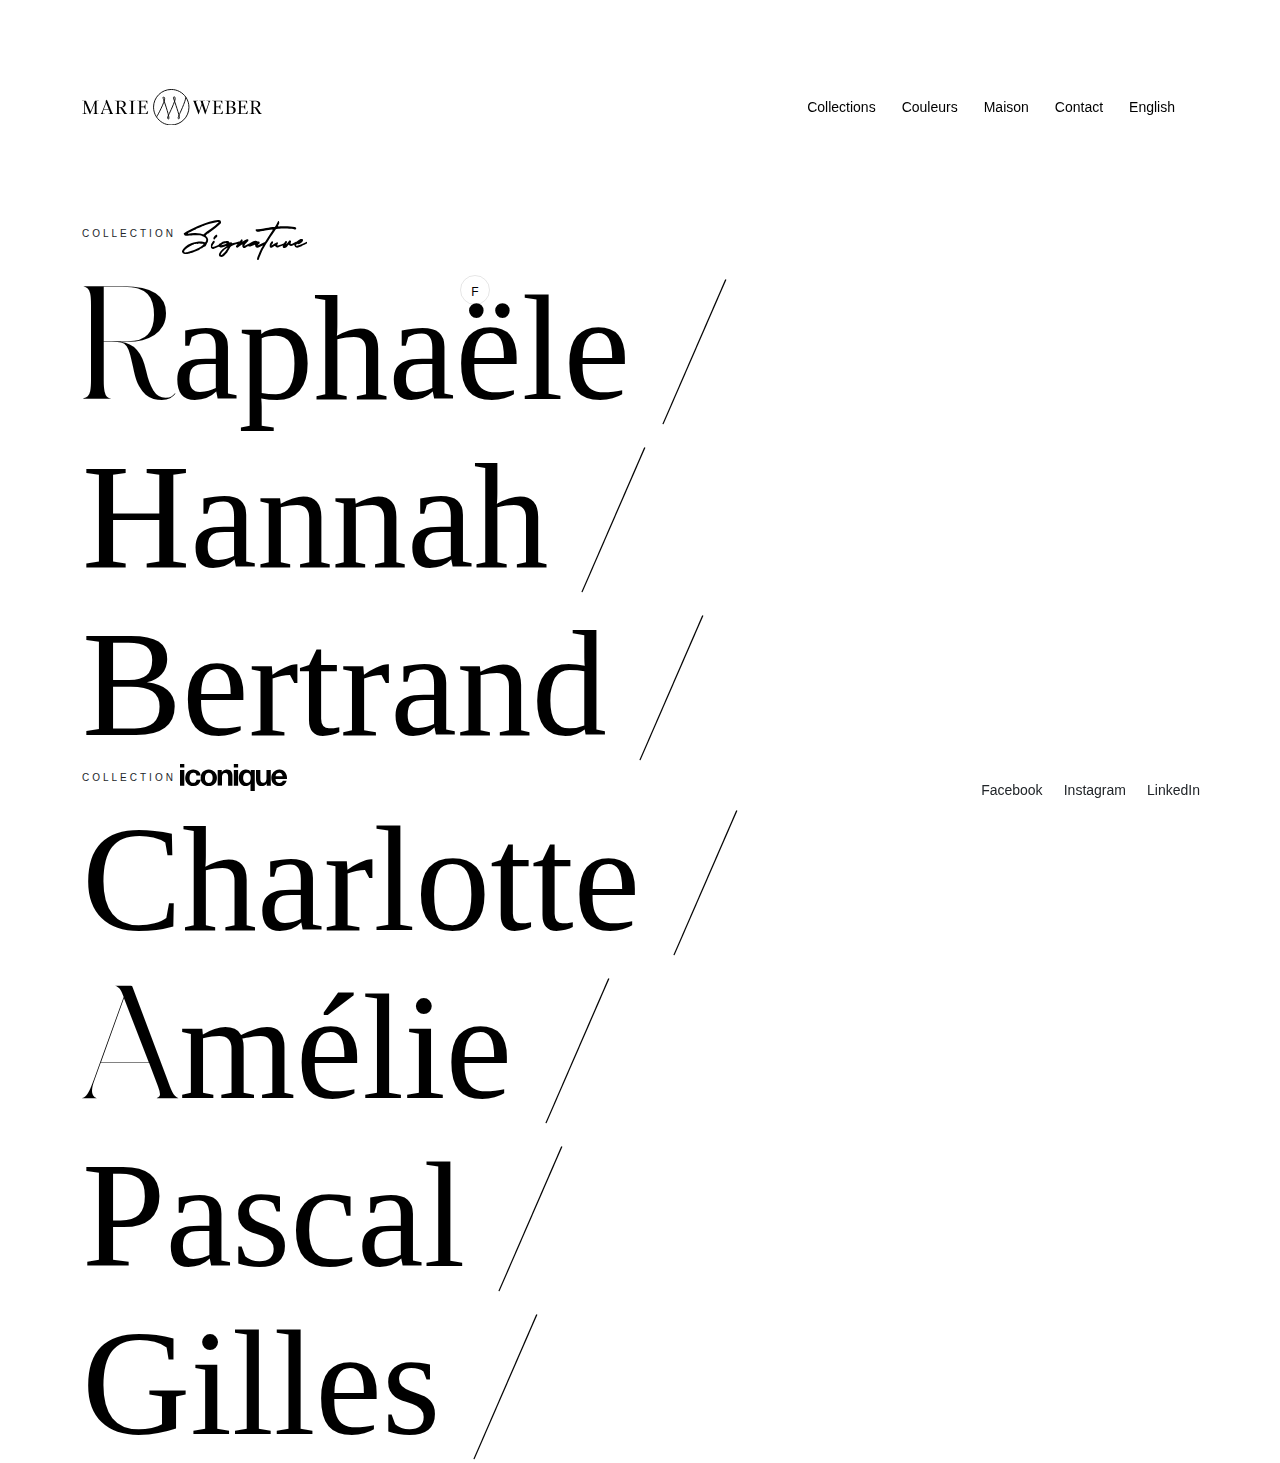
==== commit 4c8c9d56: "add more animations" ====
--- a/index.html
+++ b/index.html
@@ -139,13 +139,13 @@
                                     </h1>
                                     <div class="grid list-images" style="z-index: -1;">
                                         <div class="hover-img-div">
-                                            <div class="first-div-hover  wow animated fadeInUp" data-wow-duration="1s" data-wow-delay="0.5s">
+                                            <div class="first-div-hover  wow animated bounceIn" data-wow-duration="1s" data-wow-delay="0.5s">
                                                 <img src="./assets/images/weber_raphaecc88lenoir1.jpg" alt="">
                                             </div>
-                                            <div class="second-div-hover wow animated fadeInUp" data-wow-duration="1s" data-wow-delay="0.5s">
+                                            <div class="second-div-hover wow animated bounceIn" data-wow-duration="1s" data-wow-delay="0.5s">
                                                 <img src="./assets/images/weber_raphaecc88levert2.jpg" alt="">
                                             </div>
-                                            <div class="Third-div-hover wow animated fadeInUp" data-wow-duration="1s" data-wow-delay="0.5s">
+                                            <div class="Third-div-hover wow animated bounceIn" data-wow-duration="1s" data-wow-delay="0.5s">
                                                 <img src="./assets/images/raphaelebordeaux3.jpg" alt="">
                                             </div>
                                         </div>
@@ -214,6 +214,35 @@
         </ul>
     </footer>
     <!--  -->
+    <!-- <div class="container">
+        <div class="row">
+            <div class="d-flex position-relative main-div">
+                <div class="first-curve-picture">
+                    <img src="./assets/images/amelie_leopard1.jpg" alt="">
+                </div>
+                <div class="second-curve-picture">
+                    <img src="./assets/images/atelier-3.jpg" alt="">
+                </div>
+                <div class="circle">
+                    <div class="vertical-line">     
+                    </div>
+                    <div class="horizontal-line">     
+                    </div>
+                    <div class="circle-img">
+                        <div class="circle-inner">
+                            <img src="./assets/images/amelie_blanc1.jpg" alt="">
+                        </div>
+                    </div>
+                </div>
+                <div class="third-curve-picture">
+                    <img src="./assets/images/amelie_leopard3.jpg" alt="">
+                </div>
+                <div class="four-curve-picture">
+                    <img src="./assets/images/atelier-3.jpg" alt="">
+                </div>
+            </div>
+        </div>
+    </div> -->
 
 
 
--- a/assets/css/stylesheet.css
+++ b/assets/css/stylesheet.css
@@ -9,10 +9,12 @@
     font-family: 'SchnyderMLight';
     src: url("../font/SchnyderMLight/SchnyderMLight.ttf");
 }
+
 @font-face {
     font-family: 'SchnyderXLLight';
     src: url("../font/SchnyderXLLight/SchnyderXLLight.ttf");
 }
+
 #main-content {
     position: relative;
 }
@@ -268,8 +270,8 @@
     margin-left: 6px;
 }
 
-.main-section .list-name .first-text h1{
-     font-family: 'SchnyderXLLight';
+.main-section .list-name .first-text h1 {
+    font-family: 'SchnyderXLLight';
     -webkit-font-smoothing: antialiased;
     -moz-osx-font-smoothing: grayscale;
     font-size: 150px;
@@ -280,8 +282,9 @@
     cursor: pointer;
     z-index: 4;
 }
-.main-section .list-name .first-text1 h1{
-     font-family: 'SchnyderXLLight';
+
+.main-section .list-name .first-text1 h1 {
+    font-family: 'SchnyderXLLight';
     -webkit-font-smoothing: antialiased;
     -moz-osx-font-smoothing: grayscale;
     font-size: 150px;
@@ -292,8 +295,9 @@
     cursor: pointer;
     z-index: 4;
 }
-.main-section .list-name .first-text2 h1{
-     font-family: 'SchnyderXLLight';
+
+.main-section .list-name .first-text2 h1 {
+    font-family: 'SchnyderXLLight';
     -webkit-font-smoothing: antialiased;
     -moz-osx-font-smoothing: grayscale;
     font-size: 150px;
@@ -304,6 +308,7 @@
     cursor: pointer;
     z-index: 4;
 }
+
 .main-section .title-collection.title-2 svg {
     width: 107px;
     height: auto;
@@ -835,7 +840,7 @@
 .maison h1 {
     font-size: 80px;
     text-align: center;
-     font-family: 'SchnyderXLLight';
+    font-family: 'SchnyderXLLight';
 }
 
 .left-img-div {
@@ -908,7 +913,7 @@
 .gender {
     pointer-events: none;
     position: absolute;
-    right: 650px;
+    right: 720px;
     top: 15px;
     transform: translateY(20px) scale(.5);
     opacity: 0;
@@ -961,7 +966,7 @@
 }
 
 /* image show in hover css open*/
-.hover-img-div{
+.hover-img-div {
     pointer-events: none;
     position: fixed;
     top: 0;
@@ -973,15 +978,19 @@
     display: none;
     transition: 0.5s ease;
 }
-.first-text:hover .hover-img-div{
-    display: block;  
-}
-.first-text:hover .first-text1 , .first-text:hover .first-text2{
+
+.first-text:hover .hover-img-div {
+    display: block;
+}
+
+.first-text:hover .first-text1,
+.first-text:hover .first-text2 {
     opacity: 0.3;
     z-index: 4;
     color: #fff;
 }
-.first-div-hover{
+
+.first-div-hover {
     position: absolute;
     content: "";
     width: 296px;
@@ -989,12 +998,14 @@
     top: 0px;
     right: 399px;
 }
-.first-div-hover img{
+
+.first-div-hover img {
     width: 100%;
     height: 100%;
     object-fit: cover;
 }
-.second-div-hover{
+
+.second-div-hover {
     position: absolute;
     content: "";
     width: 500px;
@@ -1002,12 +1013,14 @@
     top: 200px;
     right: 85px;
 }
-.second-div-hover img{
+
+.second-div-hover img {
     width: 100%;
     height: 100%;
     object-fit: cover;
 }
-.Third-div-hover{
+
+.Third-div-hover {
     position: absolute;
     content: "";
     width: 200px;
@@ -1015,23 +1028,26 @@
     top: 245px;
     left: 508px;
 }
-.Third-div-hover img{
+
+.Third-div-hover img {
     width: 100%;
     height: 100%;
     object-fit: cover;
     z-index: 0;
 }
+
 /* image show in hover css closed*/
 /* Index page remaining css  */
 /* couleurs css */
-.text-rose{
+.text-rose {
     position: absolute;
     content: "";
     top: -370px;
     left: -15px;
     width: 70%;
 }
-.text-rose h1{
+
+.text-rose h1 {
     font-family: 'SchnyderWideXLLight';
     -webkit-font-smoothing: antialiased;
     -moz-osx-font-smoothing: grayscale;
@@ -1040,7 +1056,8 @@
     letter-spacing: 0;
     color: rgb(242, 196, 208);
 }
-.text-Bordeaux{
+
+.text-Bordeaux {
     position: absolute;
     content: "";
     top: -110px;
@@ -1048,7 +1065,8 @@
     width: 70%;
     z-index: -25;
 }
-.text-Bordeaux h1{
+
+.text-Bordeaux h1 {
     font-family: 'SchnyderWideXLLight';
     -webkit-font-smoothing: antialiased;
     -moz-osx-font-smoothing: grayscale;
@@ -1057,7 +1075,8 @@
     letter-spacing: 0;
     color: rgb(107, 38, 72);
 }
-.text-Vert{
+
+.text-Vert {
     position: absolute;
     content: "";
     top: -110px;
@@ -1065,7 +1084,8 @@
     width: 70%;
     z-index: -25;
 }
-.text-Vert h1{
+
+.text-Vert h1 {
     font-family: 'SchnyderWideXLLight';
     -webkit-font-smoothing: antialiased;
     -moz-osx-font-smoothing: grayscale;
@@ -1074,7 +1094,8 @@
     letter-spacing: 0;
     color: rgb(51, 94, 71);
 }
-.text-Orange{
+
+.text-Orange {
     position: absolute;
     content: "";
     top: -110px;
@@ -1082,7 +1103,8 @@
     width: 70%;
     z-index: -25;
 }
-.text-Orange h1{
+
+.text-Orange h1 {
     font-family: 'SchnyderWideXLLight';
     -webkit-font-smoothing: antialiased;
     -moz-osx-font-smoothing: grayscale;
@@ -1091,7 +1113,8 @@
     letter-spacing: 0;
     color: rgb(200, 113, 60);
 }
-.text-Marron{
+
+.text-Marron {
     position: absolute;
     content: "";
     top: -110px;
@@ -1099,7 +1122,8 @@
     width: 70%;
     z-index: -25;
 }
-.text-Marron h1{
+
+.text-Marron h1 {
     font-family: 'SchnyderWideXLLight';
     -webkit-font-smoothing: antialiased;
     -moz-osx-font-smoothing: grayscale;
@@ -1108,7 +1132,8 @@
     letter-spacing: 0;
     color: rgb(58, 45, 37);
 }
-.text-Panthere{
+
+.text-Panthere {
     position: absolute;
     content: "";
     top: -110px;
@@ -1116,7 +1141,8 @@
     width: 70%;
     z-index: -25;
 }
-.text-Panthere h1{
+
+.text-Panthere h1 {
     font-family: 'SchnyderWideXLLight';
     -webkit-font-smoothing: antialiased;
     -moz-osx-font-smoothing: grayscale;
@@ -1125,7 +1151,8 @@
     letter-spacing: 0;
     color: rgb(179, 147, 109);
 }
-.text-Noir{
+
+.text-Noir {
     position: absolute;
     content: "";
     top: -110px;
@@ -1133,7 +1160,8 @@
     width: 70%;
     z-index: -25;
 }
-.text-Noir h1{
+
+.text-Noir h1 {
     font-family: 'SchnyderWideXLLight';
     -webkit-font-smoothing: antialiased;
     -moz-osx-font-smoothing: grayscale;
@@ -1142,7 +1170,166 @@
     letter-spacing: 0;
     color: rgb(58, 45, 37);
 }
-.ml-3{
+
+.ml-3 {
     margin-left: 20px;
 }
+
+/*  */
+
+/* .main-div {
+    width: 90%;
+    height: 800px;
+    background-color: #404040;
+    position: relative;
+    background: url('../images/download.png');
+}
+.vertical-line{
+    position: absolute;
+    content: "";
+    width: 13px;
+    height: 115px;
+    background-color: #add9e6;
+    top: 50%;
+    left: 44%;
+    transform: translate(-50%, -50%);
+    z-index: 3;
+}
+.horizontal-line{
+    position: absolute;
+    content: "";
+    width: 115px;
+    height: 16px;
+    background-color: #add9e6;
+    top: 48%;
+    left: 44%;
+    transform: translate(-50%, -50%);
+    z-index: 3;
+}
+.circle {
+    position: absolute;
+    content: "";
+    width: 100px;
+    height: 100px;
+    border-radius: 50%;
+    background-color: #404040;
+    top: 50%;
+    left: 50%;
+    transform: translate(-50%, -50%);
+    z-index: 2;
+    border: 2px solid #fff;
+
+}
+.circle-inner{
+    width: 100%;
+    height: 100%;
+    border-radius: 100px;
+    border: 10px solid #add9e6;
+    position: absolute;
+    z-index: 3;
+    
+}
+.circle-img{
+    width: 100%;
+    height: 100%;
+}
+.circle-img img{
+    width: 100%;
+    height: 100%;
+    object-fit: cover;
+    border: 2px solid #fff;
+}
+.circle-img img{
+    width: 100%;
+    height: 100%;
+    object-fit: cover;
+    border-radius: 50%;
+}
+.first-div-img{
+    width: 100%;
+    height: 100%;
+}
+.first-div-img img{
+    width: 100%;
+    height: 100%;
+    object-fit: cover;
+}
+.first-curve-picture{
+    position: absolute;
+    content: "";
+    width: 101px;
+    height: 100px;
+    top: 40%;
+    left: 43%;
+    transform: translate(-30%, -30%);
+    border-top-right-radius: 10px;
+    border-bottom-left-radius: 10px;
+}
+.first-curve-picture img{
+    border-top-right-radius: 10px;
+    border-bottom-left-radius: 10px;
+    width: 100%;
+    height: 100%;
+    object-fit: cover;
+    border: 2px solid #fff;
+}
+.second-curve-picture{
+    position: absolute;
+    content: "";
+    width: 100px;
+    height: 100px;
+    top: 40%;
+    right:39%;
+    transform: translate(-30%, -30%);
+    border-top-left-radius: 10px;
+    border-bottom-right-radius: 10px;
+    
+}
+.second-curve-picture img{
+    border-top-left-radius: 10px;
+    border-bottom-right-radius: 10px;
+    width: 101%;
+    height: 100%;
+    object-fit: cover;
+    border: 2px solid #fff;
+}
+.third-curve-picture{
+    position: absolute;
+    content: "";
+    width: 100px;
+    height: 100px;
+    bottom: 33%;
+    left:43%;
+    transform: translate(-30%, -30%);
+    border-top-left-radius: 10px;
+    border-bottom-right-radius: 10px; 
+    z-index: 1;  
+}
+.third-curve-picture img{
+    border-top-left-radius: 10px;
+    border-bottom-right-radius: 10px; 
+    width: 101%;
+    height: 100%;
+    object-fit: cover;
+    border: 2px solid #fff;
+}
+.four-curve-picture{
+    position: absolute;
+    content: '';
+    width: 101px;
+    height: 100px;
+    bottom: 33%;
+    right: 39%;
+    transform: translate(-30%, -30%);
+    border-top-right-radius: 10px;
+    border-bottom-left-radius: 10px;   
+}
+.four-curve-picture img{
+    border-top-right-radius: 10px;
+    border-bottom-left-radius: 10px;
+    width: 100%;
+    height: 100%;
+    object-fit: cover;
+    border: 2px solid #fff;
+} */
 /*  */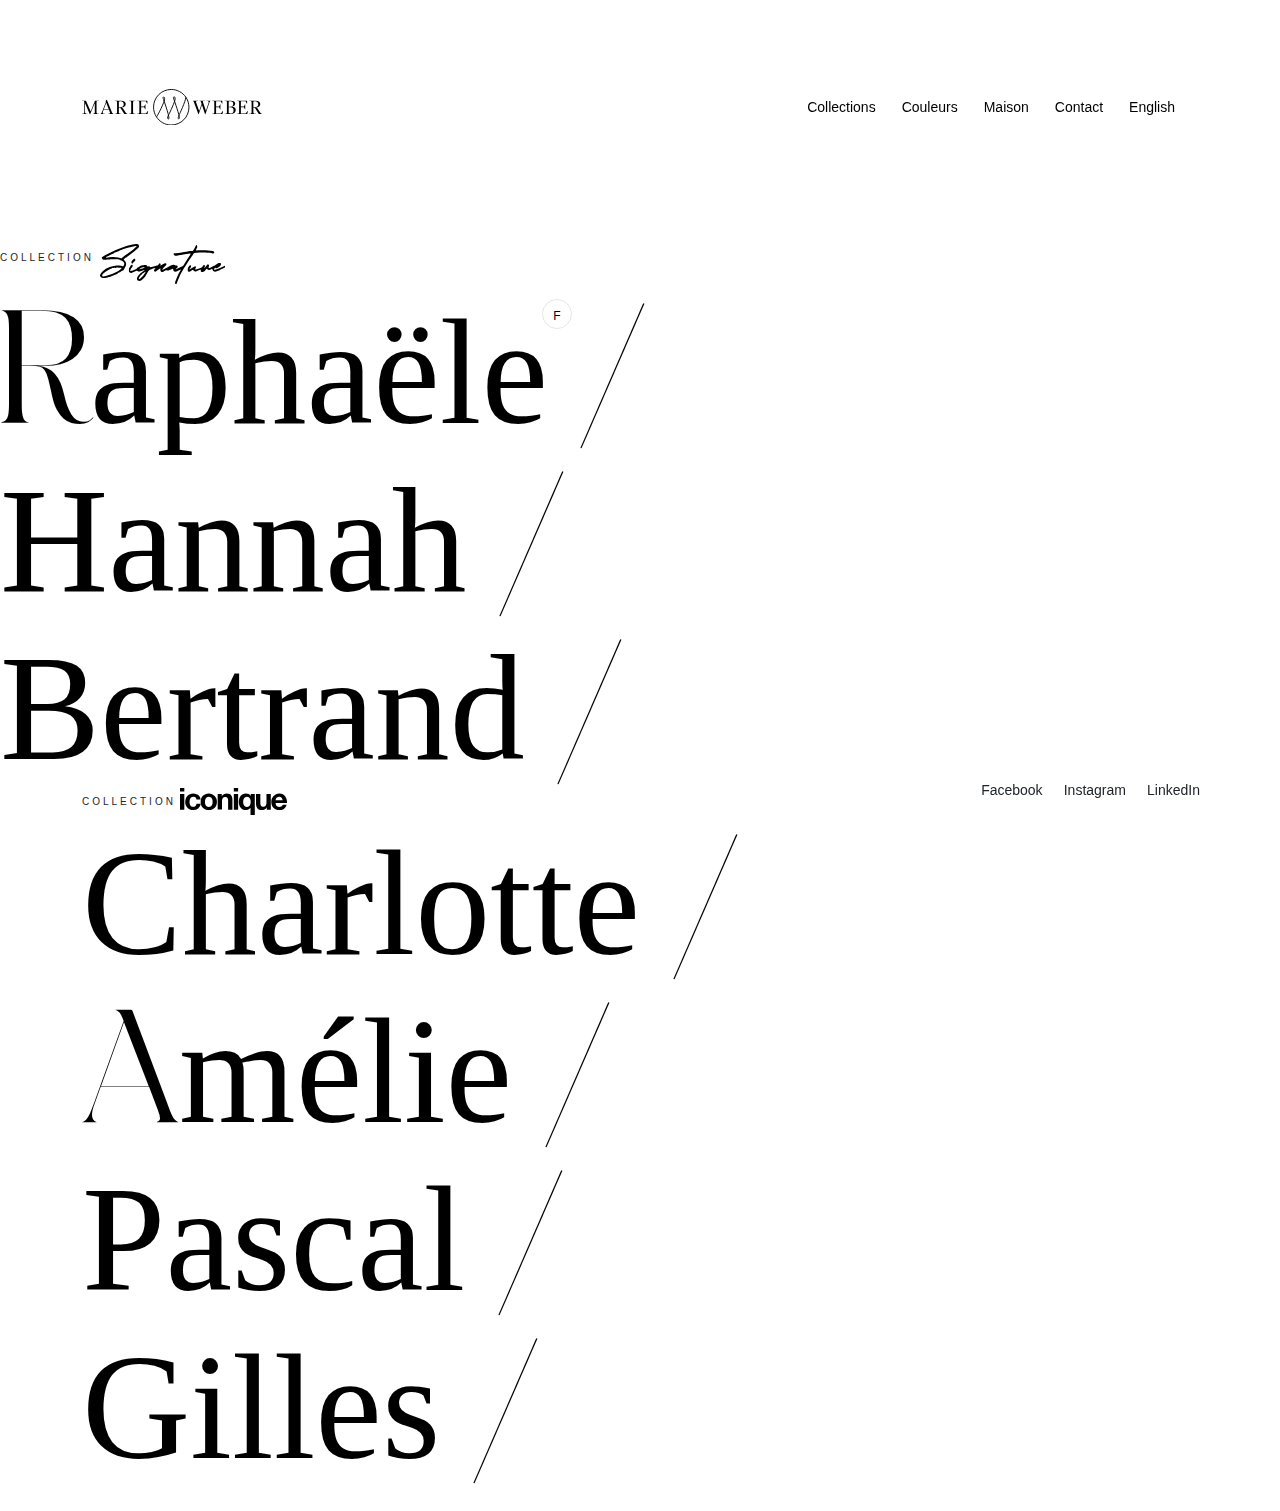
==== commit 223fe7a7: "add" ====
--- a/index.html
+++ b/index.html
@@ -65,7 +65,7 @@
     </header>
     <!--Header Closed  -->
     <section class="main-section">
-        <div class="container">
+        <di v class="container">
             <div class="d-flex">
                 <div class="title-collection title-1">
                     <span class="legend">Collection</span>
@@ -249,10 +249,6 @@
 
 
 
-
-
-
-
     <!-- jquery -->
     <script src="./assets/js/jquery.min.js"></script>
     <!-- bootstrap -->
